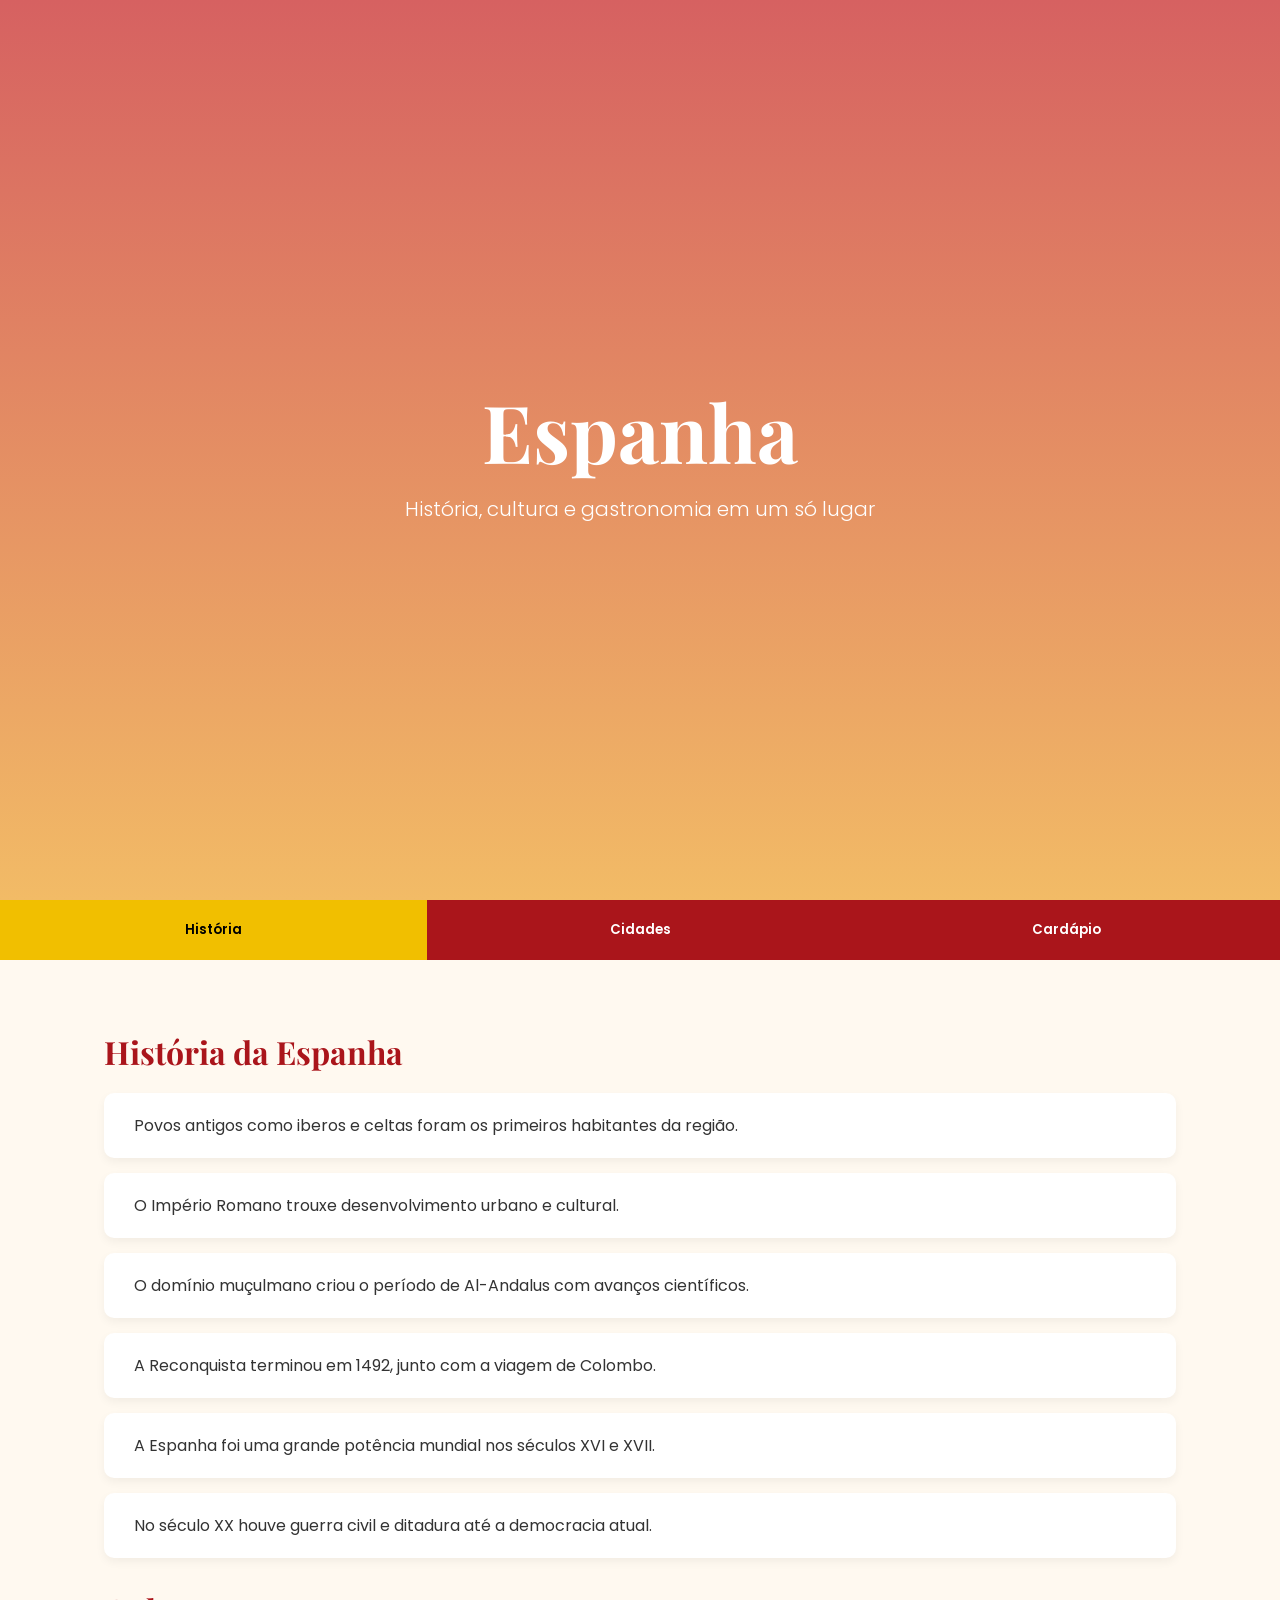
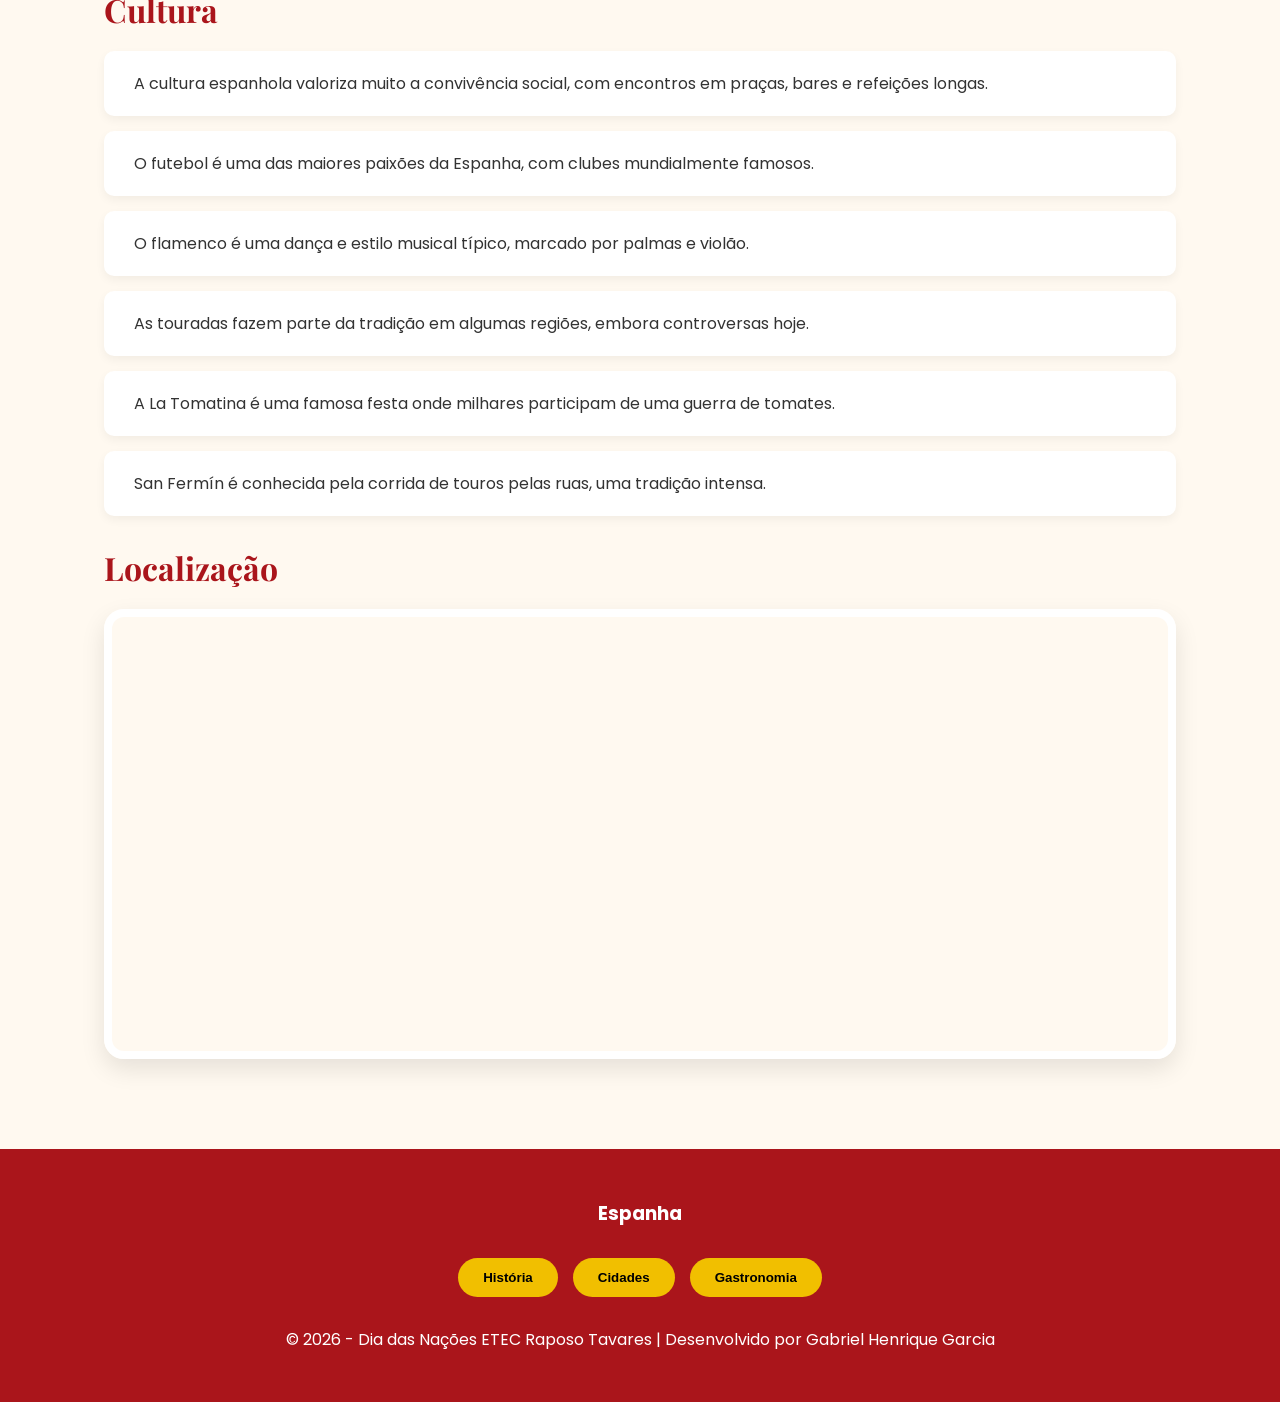
==== index.html @ 7aeeccf3 "Add files via upload" ====
<!DOCTYPE html>
<html lang="pt-br">
<head>
    <meta charset="UTF-8">
    <meta name="viewport" content="width=device-width, initial-scale=1.0">
    <title>Espanha - Dia das Nações</title>
    <link rel="icon" type="image/png" href="https://cdn-icons-png.flaticon.com/512/8603/8603600.png">
    <link href="https://fonts.googleapis.com/css2?family=Playfair+Display:ital,wght@0,700;1,700&family=Poppins:wght@300;400;600&display=swap" rel="stylesheet">
    <style>
        :root {
            --vermelho: #AA151B;
            --amarelo: #F1BF00;
            --fundo-creme: #FFF9F0;
        }

        * { margin: 0; padding: 0; box-sizing: border-box; }
        body { font-family: 'Poppins', sans-serif; background-color: var(--fundo-creme); color: #333; overflow-x: hidden; }

        /* CAPA - HERO (Apenas em História) */
        #capa-hero {
            height: 100vh;
            background: linear-gradient(180deg, #d66161 0%, #f2bb66 100%);
            display: flex;
            flex-direction: column;
            justify-content: center;
            align-items: center;
            text-align: center;
            color: white;
            padding: 20px;
        }
        #capa-hero h1 { font-family: 'Playfair Display', serif; font-size: clamp(50px, 10vw, 80px); font-weight: 700; }
        #capa-hero p { font-size: clamp(16px, 4vw, 20px); font-weight: 300; margin-top: 10px; }

        /* NAVEGAÇÃO */
        nav {
            display: flex;
            background-color: var(--vermelho);
            position: sticky;
            top: 0;
            z-index: 100;
            min-height: 60px;
        }
        nav button {
            flex: 1;
            border: none;
            background-color: var(--vermelho);
            color: white;
            font-family: 'Poppins', sans-serif;
            font-weight: 600;
            padding: 15px 5px;
            cursor: pointer;
            transition: 0.3s;
        }
        nav button.active { background-color: var(--amarelo); color: black; }

        /* SEÇÕES */
        section { padding: 40px 5%; display: none; max-width: 1200px; margin: auto; }
        section.active { display: block; animation: fadeIn 0.4s ease; }
        @keyframes fadeIn { from { opacity: 0; } to { opacity: 1; } }
        
        h2 { font-family: 'Playfair Display', serif; color: var(--vermelho); font-size: 32px; margin: 30px 0 20px 0; }

        /* CARDS DE TEXTO COM EFEITO DE BORDA AMARELA */
        .card-texto {
            background: white;
            padding: 20px 30px;
            border-radius: 10px;
            margin-bottom: 15px;
            box-shadow: 0 4px 10px rgba(0,0,0,0.05);
            cursor: pointer;
            transition: all 0.3s ease;
            border-left: 0px solid transparent;
        }
        .card-texto:hover, .card-texto:active {
            border-left: 10px solid var(--amarelo); /* Efeito do seu print */
            transform: translateX(10px);
            box-shadow: 0 6px 15px rgba(0,0,0,0.1);
        }

        /* GRID CIDADES */
        .grid-cidades { display: grid; grid-template-columns: repeat(auto-fit, minmax(300px, 1fr)); gap: 25px; }
        .card-cidade { background: white; border-radius: 20px; overflow: hidden; box-shadow: 0 4px 15px rgba(0,0,0,0.08); cursor: pointer; transition: 0.3s; }
        .card-cidade:hover { transform: translateY(-5px); }
        .card-cidade .img-box { width: 100%; height: 220px; background-color: #eee; }
        .card-cidade img { width: 100%; height: 100%; object-fit: cover; }
        .card-cidade .info-bar { padding: 20px; font-weight: 600; font-size: 18px; text-align: center; }

        /* MAPA */
        .mapa-container {
            width: 100%;
            height: 450px;
            border-radius: 20px;
            overflow: hidden;
            border: 8px solid white;
            box-shadow: 0 10px 25px rgba(0,0,0,0.1);
            margin-top: 20px;
        }

        /* MODAL */
        .modal { display: none; position: fixed; top: 0; left: 0; width: 100%; height: 100%; background: rgba(0,0,0,0.85); z-index: 1000; justify-content: center; align-items: center; padding: 20px; }
        .modal-card { background: white; width: 100%; max-width: 600px; border-radius: 25px; overflow: hidden; position: relative; animation: zoom 0.3s ease; }
        @keyframes zoom { from { transform: scale(0.8); opacity: 0; } to { transform: scale(1); opacity: 1; } }
        .modal-card img { width: 100%; height: 300px; object-fit: cover; }
        .modal-info { padding: 30px; text-align: center; }
        .modal-info h3 { font-size: 26px; color: var(--vermelho); margin-bottom: 10px; }
        .close-btn { position: absolute; top: 15px; right: 20px; font-size: 35px; color: white; cursor: pointer; text-shadow: 0 0 10px #000; z-index: 10; }

        /* RODAPÉ */
        footer { background: var(--vermelho); color: white; text-align: center; padding: 50px 20px; margin-top: 50px; }
        .footer-btns { display: flex; justify-content: center; gap: 15px; flex-wrap: wrap; margin: 30px 0; }
        .footer-btns button { background: var(--amarelo); border: none; padding: 12px 25px; border-radius: 30px; font-weight: bold; cursor: pointer; }
    </style>
</head>
<body>

    <div id="capa-hero">
        <h1>Espanha</h1>
        <p>História, cultura e gastronomia em um só lugar</p>
    </div>

    <nav id="navbar">
        <button onclick="changeTab('historia')" id="btn-historia" class="active">História</button>
        <button onclick="changeTab('cidades')" id="btn-cidades">Cidades</button>
        <button onclick="changeTab('cardapio')" id="btn-cardapio">Cardápio</button>
    </nav>

    <section id="historia" class="active">
        <h2>História da Espanha</h2>
        <div class="card-texto" onclick="openModal('Iberos e Celtas', 'Os primeiros habitantes da península deixaram um legado de arte e fortificações.', 'povosantigos.jfif')">Povos antigos como iberos e celtas foram os primeiros habitantes da região.</div>
        <div class="card-texto" onclick="openModal('Império Romano', 'Os romanos construíram aquedutos e estradas que ainda podem ser vistos hoje.', 'imperioromano.jfif')">O Império Romano trouxe desenvolvimento urbano e cultural.</div>
        <div class="card-texto" onclick="openModal('Al-Andalus', 'A era muçulmana trouxe avanços incríveis na ciência e arquitetura.', 'alandalus.jpg')">O domínio muçulmano criou o período de Al-Andalus com avanços científicos.</div>
        <div class="card-texto" onclick="openModal('A Reconquista', 'Em 1492, a unificação da Espanha e a descoberta da América mudaram o mundo.', 'unificacaoespanha.jpg')">A Reconquista terminou em 1492, junto com a viagem de Colombo.</div>
        <div class="card-texto" onclick="openModal('Potência Mundial', 'Durante séculos, a Espanha foi um dos maiores impérios da história.', 'imperioespanhol.jpg')">A Espanha foi uma grande potência mundial nos séculos XVI e XVII.</div>
        <div class="card-texto" onclick="openModal('Democracia', 'Após tempos de guerra, a Espanha é hoje uma democracia moderna e vibrante.', 'ditaduraespanhola.jpg')">No século XX houve guerra civil e ditadura até a democracia atual.</div>

        <h2>Cultura</h2>
        <div class="card-texto" onclick="openModal('Convivência', 'Os espanhóis amam a vida social e as longas conversas após as refeições.', 'convivenciasocial.jpg')">A cultura espanhola valoriza muito a convivência social, com encontros em praças, bares e refeições longas.</div>
        <div class="card-texto" onclick="openModal('Futebol', 'Real Madrid e Barcelona são símbolos globais da paixão espanhola.', 'futebol.jpg')">O futebol é uma das maiores paixões da Espanha, com clubes mundialmente famosos.</div>
        <div class="card-texto" onclick="openModal('Flamenco', 'Uma arte declarada Patrimônio da Humanidade, cheia de emoção.', 'flamenco.jpg')">O flamenco é uma dança e estilo musical típico, marcado por palmas e violão.</div>
        <div class="card-texto" onclick="openModal('Touradas', 'Uma tradição secular que ainda resiste em diversas arenas do país.', 'touradas.jpg')">As touradas fazem parte da tradição em algumas regiões, embora controversas hoje.</div>
        <div class="card-texto" onclick="openModal('La Tomatina', 'A maior guerra de comida do mundo acontece anualmente em Buñol.', 'latomatina.jpg')">A La Tomatina é uma famosa festa onde milhares participam de uma guerra de tomates.</div>
        <div class="card-texto" onclick="openModal('San Fermín', 'A adrenalina de correr com touros pelas ruas de Pamplona.', 'tourosempamplona.jpg')">San Fermín é conhecida pela corrida de touros pelas ruas, uma tradição intensa.</div>

        <h2>Localização</h2>
        <div class="mapa-container">
            <iframe src="https://www.google.com/maps/embed?pb=!1m18!1m12!1m3!1d3101455.5428613476!2d-6.840424578502573!3d40.463667000000004!2m3!1f0!2f0!3f0!3m2!1i1024!2i768!4f13.1!3m3!1m2!1s0xc42aa5b47a7fd0d%3A0xa6eca4840768a3ec!2sEspanha!5e0!3m2!1spt-PT!2sbr!4v1715000000000!5m2!1spt-PT!2sbr" width="100%" height="100%" style="border:0;" allowfullscreen="" loading="lazy"></iframe>
        </div>
    </section>

    <section id="cidades">
        <h2>Cidades Principais</h2>
        <div class="grid-cidades">
            <div class="card-cidade" onclick="openModal('Barcelona', 'A cidade da arquitetura modernista e praias.', 'barcelona.jpg')">
                <div class="img-box"><img src="barcelona.jpg"></div>
                <div class="info-bar">Barcelona</div>
            </div>
            <div class="card-cidade" onclick="openModal('Madrid', 'A capital real, cheia de arte e história.', 'madrid.jpg')">
                <div class="img-box"><img src="madrid.jpg"></div>
                <div class="info-bar">Madrid</div>
            </div>
            <div class="card-cidade" onclick="openModal('Valência', 'A cidade das artes, das ciências e da paella.', 'valencia.jpg')">
                <div class="img-box"><img src="valencia.jpg"></div>
                <div class="info-bar">Valência</div>
            </div>
            <div class="card-cidade" onclick="openModal('Ilhas Baleares', 'Ibiza e Mallorca: o paraíso do Mediterrâneo.', 'ibiza.jpg')">
                <div class="img-box"><img src="ibiza.jpg"></div>
                <div class="info-bar">Ilhas Baleares</div>
            </div>
            <div class="card-cidade" onclick="openModal('Ilhas Canárias', 'Belezas vulcânicas em pleno oceano.', 'ilhascanarias.jpg')">
                <div class="img-box"><img src="ilhascanarias.jpg"></div>
                <div class="info-bar">Ilhas Canárias</div>
            </div>
            <div class="card-cidade" onclick="openModal('Toledo', 'A cidade medieval das três culturas.', 'toledo.jpg')">
                <div class="img-box"><img src="toledo.jpg"></div>
                <div class="info-bar">Toledo</div>
            </div>
        </div>
    </section>

    <section id="cardapio">
        <h2>Gastronomia Completa</h2>
        <div class="card-texto" onclick="openModal('Paella', 'O prato de arroz mais famoso da Espanha.', 'paella.jpg')">Paella</div>
        <div class="card-texto" onclick="openModal('Tortilla Española', 'Clássica omelete de batata.', 'tortillarspanola.jpg')">Tortilla Española</div>
        <div class="card-texto" onclick="openModal('Churros', 'Servidos com chocolate quente denso.', 'churros.jpg')">Churros</div>
        <div class="card-texto" onclick="openModal('Jamón Ibérico', 'O presunto curado mais nobre do mundo.', 'jamomiberico.jfif')">Jamón Ibérico</div>
        <div class="card-texto" onclick="openModal('Gazpacho', 'Sopa fria de tomate refrescante.', 'gazpacho.jfif')">Gazpacho</div>
        <div class="card-texto" onclick="openModal('Croquetas', 'Bolinnhos cremosos irresistíveis.', 'croquetas.jfif')">Croquetas</div>
        <div class="card-texto" onclick="openModal('Patatas Bravas', 'Batatas fritas com molho picante.', 'patatasbravas.jpg')">Patatas Bravas</div>
        <div class="card-texto" onclick="openModal('Pulpo a la Gallega', 'Polvo cozido com páprica e azeite.', 'pulpoalagallega.jpg')">Pulpo a la Gallega</div>
        <div class="card-texto" onclick="openModal('Fabada Asturiana', 'Ensopado rico de feijão branco.', 'fabadaasturiana.jpg')">Fabada Asturiana</div>
        <div class="card-texto" onclick="openModal('Crema Catalana', 'Sobremesa com crosta de açúcar queimado.', 'cremacatalana.jpg')">Crema Catalana</div>
        <div class="card-texto" onclick="openModal('Pisto', 'O ratatouille espanhol com legumes.', 'pisto.jpg')">Pisto</div>
        <div class="card-texto" onclick="openModal('Empanadas', 'Massas recheadas assadas tradicionais.', 'empanadas.jpg')">Empanadas</div>
    </section>

    <div id="meuModal" class="modal" onclick="closeModal()">
        <span class="close-btn" onclick="closeModal()">×</span>
        <div class="modal-card" onclick="event.stopPropagation()">
            <img id="imgModal" src="">
            <div class="modal-info">
                <h3 id="tituloModal"></h3>
                <p id="descModal"></p>
            </div>
        </div>
    </div>

    <footer>
        <h3>Espanha</h3>
        <div class="footer-btns">
            <button onclick="changeTab('historia')">História</button>
            <button onclick="changeTab('cidades')">Cidades</button>
            <button onclick="changeTab('cardapio')">Gastronomia</button>
        </div>
        <p>© 2026 - Dia das Nações ETEC Raposo Tavares | Desenvolvido por Gabriel Henrique Garcia</p>
    </footer>

    <script>
        function changeTab(tabId) {
            document.querySelectorAll('section').forEach(s => s.classList.remove('active'));
            document.querySelectorAll('nav button').forEach(b => b.classList.remove('active'));
            document.getElementById(tabId).classList.add('active');
            document.getElementById('btn-' + tabId).classList.add('active');

            const hero = document.getElementById('capa-hero');
            if (tabId === 'historia') {
                hero.style.display = 'flex';
                window.scrollTo({top: 0, behavior: 'smooth'});
            } else {
                hero.style.display = 'none';
                window.scrollTo({top: 0});
            }
        }

        function openModal(titulo, desc, img) {
            document.getElementById('tituloModal').innerText = titulo;
            document.getElementById('descModal').innerText = desc;
            document.getElementById('imgModal').src = img;
            document.getElementById('meuModal').style.display = 'flex';
        }

        function closeModal() {
            document.getElementById('meuModal').style.display = 'none';
        }
    </script>
</body>
</html>
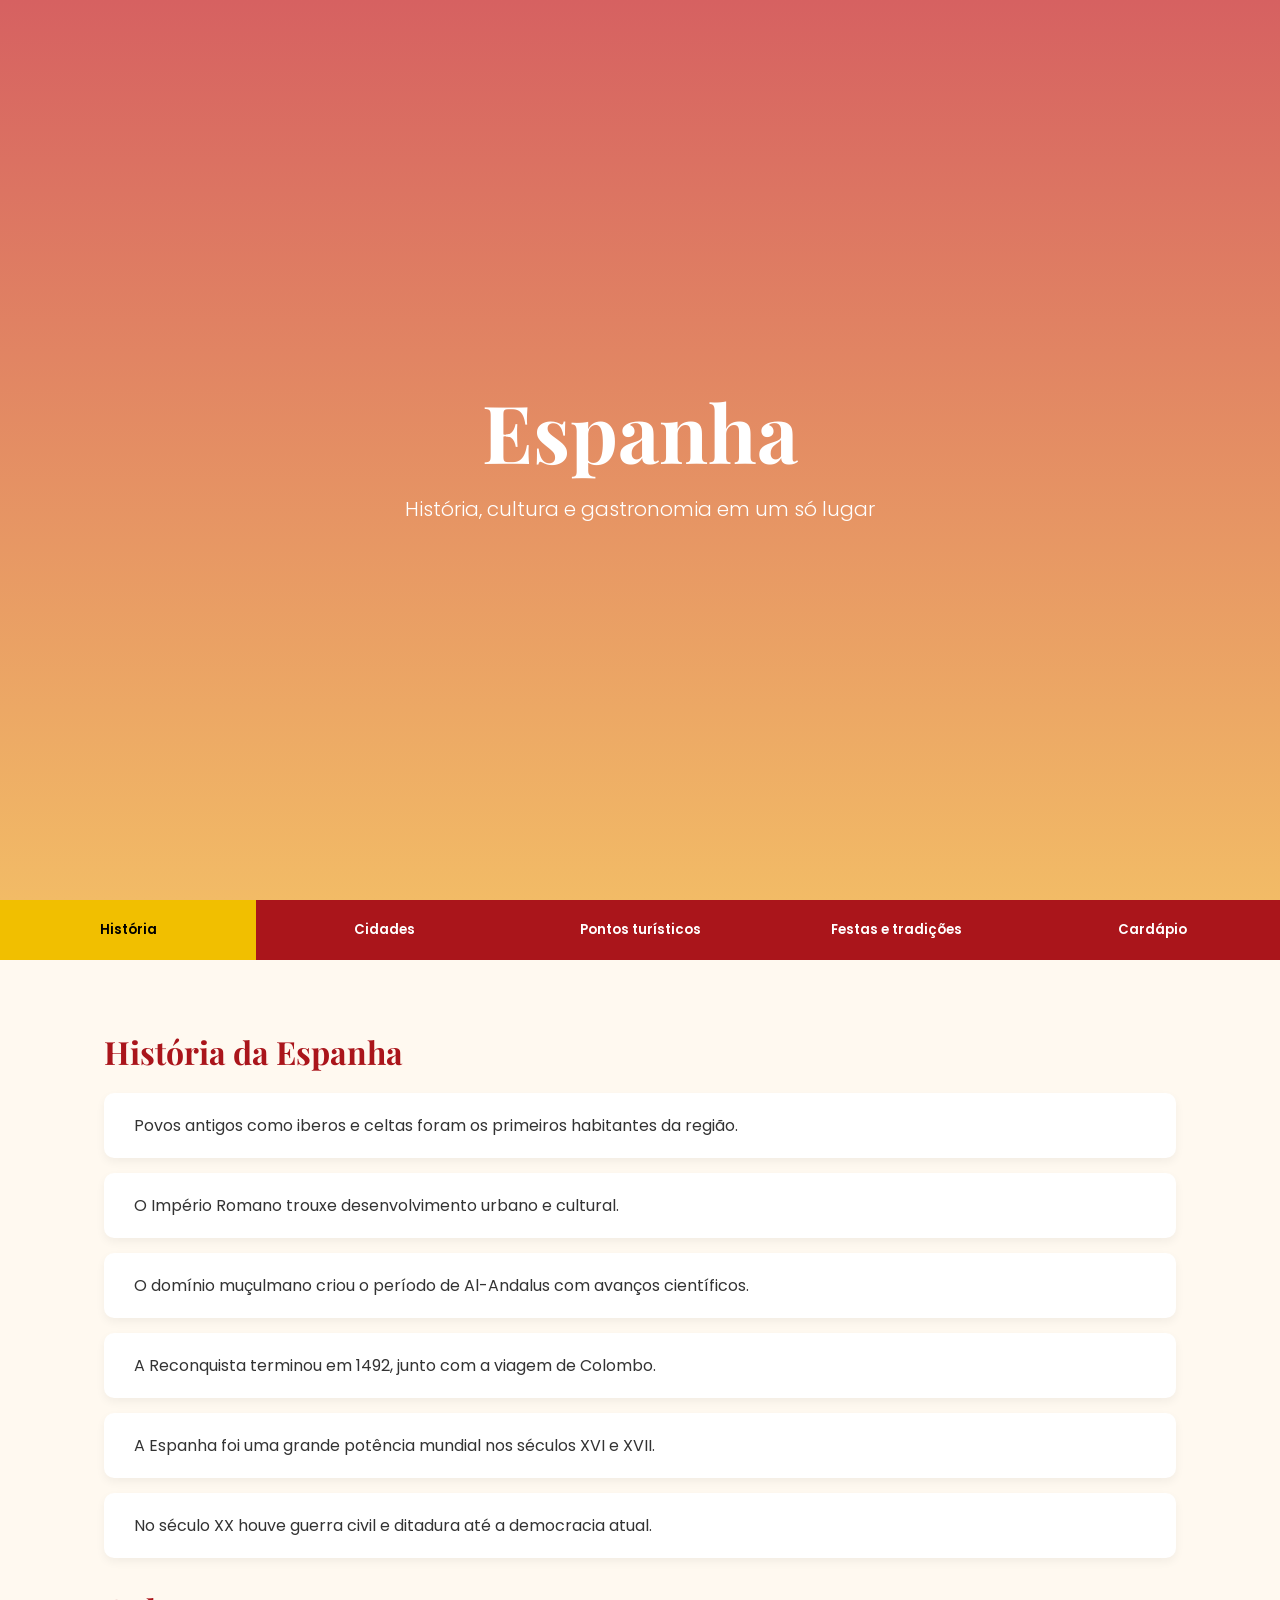
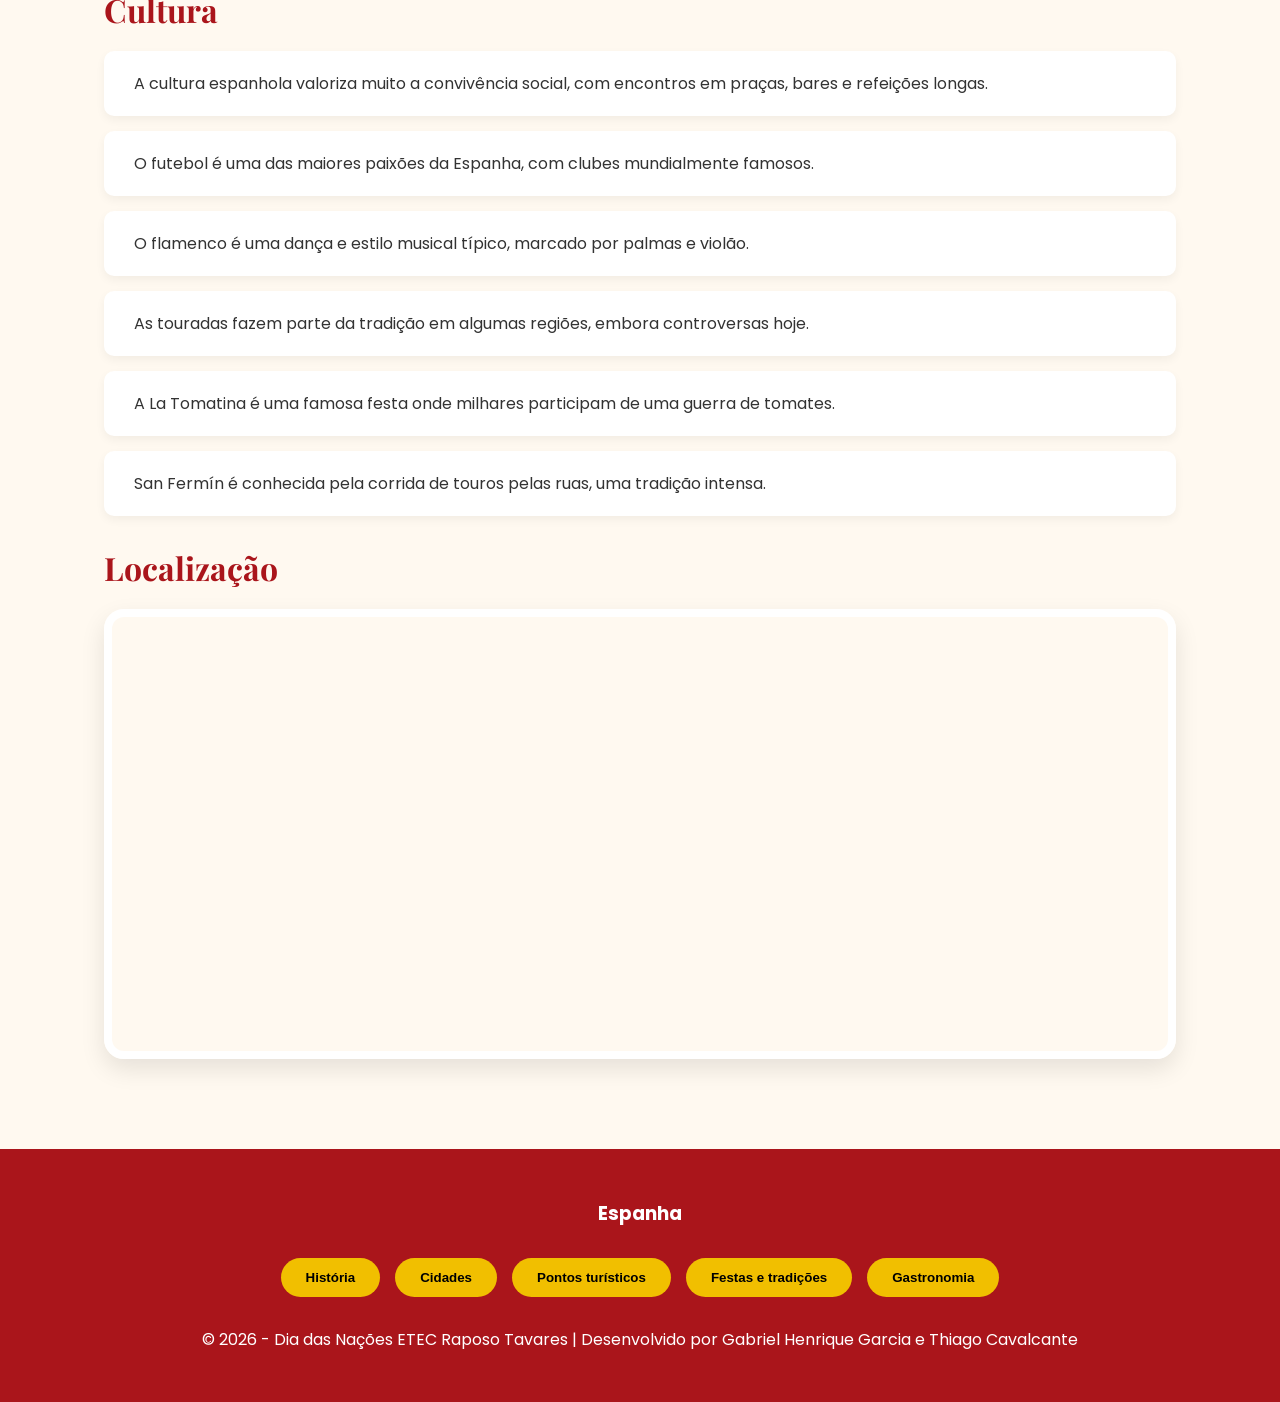
==== commit 24791762: "Add files via upload" ====
--- a/index.html
+++ b/index.html
@@ -1,6 +1,6 @@
 <!DOCTYPE html>
 <html lang="pt-br">
-<head>
+<head> 
     <meta charset="UTF-8">
     <meta name="viewport" content="width=device-width, initial-scale=1.0">
     <title>Espanha - Dia das Nações</title>
@@ -121,6 +121,8 @@
     <nav id="navbar">
         <button onclick="changeTab('historia')" id="btn-historia" class="active">História</button>
         <button onclick="changeTab('cidades')" id="btn-cidades">Cidades</button>
+        <button onclick="changeTab('turisticos')" id="btn-turisticos">Pontos turísticos</button>
+        <button onclick="changeTab('festas')" id="btn-festas">Festas e tradições</button>
         <button onclick="changeTab('cardapio')" id="btn-cardapio">Cardápio</button>
     </nav>
 
@@ -173,6 +175,241 @@
             <div class="card-cidade" onclick="openModal('Toledo', 'A cidade medieval das três culturas.', 'toledo.jpg')">
                 <div class="img-box"><img src="toledo.jpg"></div>
                 <div class="info-bar">Toledo</div>
+            </div>
+        </div>
+    </section>
+
+    <section id="turisticos"> 
+        <h2>Pontos Turísticos</h2>
+
+        <h2>Barcelona</h2>
+        <div class="grid-cidades">
+            <div class="card-cidade" onclick="openModal('Sagrada Família', 'Basílica icônica projetada por Gaudí.', 'sagradafamilia.jpg')">
+                <div class="img-box"><img src="sagradafamilia.jpg"></div>
+                <div class="info-bar">Sagrada Família</div>
+            </div>
+
+            <div class="card-cidade" onclick="openModal('Parque Güell', 'Parque com mosaicos coloridos e arquitetura única.', 'parqueguell.jpg')">
+                <div class="img-box"><img src="parqueguell.jpg"></div>
+                <div class="info-bar">Parque Güell</div>
+            </div>
+
+            <div class="card-cidade" onclick="openModal('Las Ramblas', 'A avenida mais famosa da cidade.', 'lasramblas.jpg')">
+                <div class="img-box"><img src="lasramblas.jpg"></div>
+                <div class="info-bar">Las Ramblas</div>
+            </div>
+
+            <div class="card-cidade" onclick="openModal('Bairro Gótico', 'Centro histórico com ruas medievais.', 'bairrogotico.jpg')">
+                <div class="img-box"><img src="bairrogotico.jpg"></div>
+                <div class="info-bar">Bairro Gótico</div>
+            </div>
+
+            <div class="card-cidade" onclick="openModal('Casa Batlló', 'Obra famosa de Gaudí.', 'casabastllo.jpg')">
+                <div class="img-box"><img src="casabastllo.jpg"></div>
+                <div class="info-bar">Casa Batlló</div>
+            </div>
+
+            <div class="card-cidade" onclick="openModal('Catedral de Barcelona', 'Catedral gótica no centro da cidade.', 'catedralbarcelona.png')">
+                <div class="img-box"><img src="catedralbarcelona.png"></div>
+                <div class="info-bar">Catedral de Barcelona</div>
+            </div>
+        </div>
+
+
+        <h2>Madrid</h2>
+        <div class="grid-cidades">
+            <div class="card-cidade" onclick="openModal('Museu do Prado', 'Museu com obras clássicas importantes.', 'museudoprado.jpg')">
+                <div class="img-box"><img src="museudoprado.jpg"></div>
+                <div class="info-bar">Museu do Prado</div>
+            </div>
+
+            <div class="card-cidade" onclick="openModal('Palácio Real', 'Residência oficial da monarquia.', 'palacioreal.jpg')">
+                <div class="img-box"><img src="palacioreal.jpg"></div>
+                <div class="info-bar">Palácio Real</div>
+            </div>
+
+            <div class="card-cidade" onclick="openModal('Parque do Retiro', 'Parque urbano muito visitado.', 'parquedoretiro.jpg')">
+                <div class="img-box"><img src="parquedoretiro.jpg"></div>
+                <div class="info-bar">Parque do Retiro</div>
+            </div>
+
+            <div class="card-cidade" onclick="openModal('Plaza Mayor', 'Praça histórica de Madrid.', 'plazamayor.jpg')">
+                <div class="img-box"><img src="plazamayor.jpg"></div>
+                <div class="info-bar">Plaza Mayor</div>
+            </div>
+
+            <div class="card-cidade" onclick="openModal('Gran Vía', 'Avenida principal com lojas e teatros.', 'grandevia.jpg')">
+                <div class="img-box"><img src="grandevia.jpg"></div>
+                <div class="info-bar">Gran Vía</div>
+            </div>
+
+            <div class="card-cidade" onclick="openModal('Museu Reina Sofia', 'Museu de arte moderna.', 'museureinasofia.jpg')">
+                <div class="img-box"><img src="museureinasofia.jpg"></div>
+                <div class="info-bar">Museu Reina Sofia</div>
+            </div>
+        </div>
+
+
+        <h2>Valência</h2>
+        <div class="grid-cidades">
+            <div class="card-cidade" onclick="openModal('Cidade das Artes e Ciências', 'Complexo moderno e futurista.', 'cidadedasartes.jpg')">
+                <div class="img-box"><img src="cidadedasartes.jpg"></div>
+                <div class="info-bar">Cidade das Artes e Ciências</div>
+            </div>
+
+            <div class="card-cidade" onclick="openModal('Centro Histórico de Valência', 'Região antiga cheia de cultura.', 'centrohistoricovalencia.jpg')">
+                <div class="img-box"><img src="centrohistoricovalencia.jpg"></div>
+                <div class="info-bar">Centro Histórico</div>
+            </div>
+
+            <div class="card-cidade" onclick="openModal('Praia Malvarrosa', 'Praia urbana popular.', 'praiamalvarrosa.jpg')">
+                <div class="img-box"><img src="praiamalvarrosa.jpg"></div>
+                <div class="info-bar">Praia Malvarrosa</div>
+            </div>
+        </div>
+
+
+        <h2>Ibiza (Ilhas Baleares)</h2>
+        <div class="grid-cidades">
+            <div class="card-cidade" onclick="openModal('Dalt Vila', 'Centro histórico fortificado.', 'daltvila.jpg')">
+                <div class="img-box"><img src="daltvila.jpg"></div>
+                <div class="info-bar">Dalt Vila</div>
+            </div>
+
+            <div class="card-cidade" onclick="openModal('Playa d\'en Bossa', 'Praia famosa com festas.', 'playadenbossa.jpg')">
+                <div class="img-box"><img src="playadenbossa.jpg"></div>
+                <div class="info-bar">Playa d\'en Bossa</div>
+            </div>
+
+            <div class="card-cidade" onclick="openModal('Ushuaïa Ibiza', 'Clube mundialmente famoso.', 'ushuaia.jpg')">
+                <div class="img-box"><img src="ushuaia.jpg"></div>
+                <div class="info-bar">Ushuaïa Ibiza</div>
+            </div>
+        </div>
+
+
+        <h2>Ilhas Canárias</h2>
+        <div class="grid-cidades">
+            <div class="card-cidade" onclick="openModal('Monte Teide', 'Vulcão mais alto da Espanha.', 'monteteide.jpg')">
+                <div class="img-box"><img src="monteteide.jpg"></div>
+                <div class="info-bar">Monte Teide</div>
+            </div>
+
+            <div class="card-cidade" onclick="openModal('Dunas de Maspalomas', 'Dunas impressionantes.', 'dunasmaspalomas.jpg')">
+                <div class="img-box"><img src="dunasmaspalomas.jpg"></div>
+                <div class="info-bar">Dunas de Maspalomas</div>
+            </div>
+
+            <div class="card-cidade" onclick="openModal('Praias Vulcânicas', 'Praias de areia escura.', 'praiavulcanica.jpg')">
+                <div class="img-box"><img src="praiavulcanica.jpg"></div>
+                <div class="info-bar">Praias Vulcânicas</div>
+            </div>
+        </div>
+
+
+        <h2>Toledo</h2>
+        <div class="grid-cidades">
+            <div class="card-cidade" onclick="openModal('Catedral de Toledo', 'Catedral gótica histórica.', 'catedraldetoledo.jpg')">
+                <div class="img-box"><img src="catedraldetoledo.jpg"></div>
+                <div class="info-bar">Catedral de Toledo</div>
+            </div>
+
+            <div class="card-cidade" onclick="openModal('Alcázar de Toledo', 'Fortaleza com grande importância histórica.', 'alcazardetoledo.jpg')">
+                <div class="img-box"><img src="alcazardetoledo.jpg"></div>
+                <div class="info-bar">Alcázar de Toledo</div>
+            </div>
+
+            <div class="card-cidade" onclick="openModal('Centro Histórico de Toledo', 'Cidade medieval preservada.', 'centrohistoricotoledo.jpg')">
+                <div class="img-box"><img src="centrohistoricotoledo.jpg"></div>
+                <div class="info-bar">Centro Histórico</div>
+            </div>
+        </div>
+
+    </section>
+
+    <section id="festas">
+        <h2>Festas e tradições</h2>
+
+        <h2>Barcelona</h2>
+        <div class="grid-cidades">
+            <div class="card-cidade" onclick="openModal('La Mercè', 'Principal festa de Barcelona com shows, fogos e eventos culturais.', 'lamerce.jpg')">
+                <div class="img-box"><img src="lamerce.jpg"></div>
+                <div class="info-bar">La Mercè</div>
+            </div>
+
+            <div class="card-cidade" onclick="openModal('Sant Jordi', 'Dia em que livros e rosas são trocados como símbolo de amor e cultura.', 'santjordi.jpg')">
+                <div class="img-box"><img src="santjordi.jpg"></div>
+                <div class="info-bar">Sant Jordi</div>
+            </div>
+
+            <div class="card-cidade" onclick="openModal('Castellers', 'Tradição catalã de construção de torres humanas.', 'castellers.jpg')">
+                <div class="img-box"><img src="castellers.jpg"></div>
+                <div class="info-bar">Castellers</div>
+            </div>
+        </div>
+
+
+        <h2>Madrid</h2>
+        <div class="grid-cidades">
+            <div class="card-cidade" onclick="openModal('San Isidro', 'Festa em homenagem ao padroeiro de Madrid com música e comidas típicas.', 'sanisidro.jpg')">
+                <div class="img-box"><img src="sanisidro.jpg"></div>
+                <div class="info-bar">San Isidro</div>
+            </div>
+        </div>
+
+
+        <h2>Valência</h2>
+        <div class="grid-cidades">
+            <div class="card-cidade" onclick="openModal('Las Fallas', 'Famosa festa com esculturas gigantes que são queimadas.', 'lasfallas.jpg')">
+                <div class="img-box"><img src="lasfallas.jpg"></div>
+                <div class="info-bar">Las Fallas</div>
+            </div>
+
+            <div class="card-cidade" onclick="openModal('La Mascletà', 'Espetáculo diário de fogos com foco no som e na vibração.', 'lasmascleta.jpg')">
+                <div class="img-box"><img src="lasmascleta.jpg"></div>
+                <div class="info-bar">La Mascletà</div>
+            </div>
+        </div>
+
+
+        <h2>Ibiza (Ilhas Baleares)</h2>
+        <div class="grid-cidades">
+            <div class="card-cidade" onclick="openModal('Festivais de Música Eletrônica', 'Ibiza é mundialmente famosa por festas com DJs internacionais.', 'festivalushuaia.jpg')">
+                <div class="img-box"><img src="festivalushuaia.jpg"></div>
+                <div class="info-bar">Festivais Eletrônicos</div>
+            </div>
+
+            <div class="card-cidade" onclick="openModal('Festas Tradicionais', 'Procissões e celebrações locais com música e cultura típica.', 'festastradicionaisibiza.jpg')">
+                <div class="img-box"><img src="festastradicionaisibiza.jpg"></div>
+                <div class="info-bar">Festas Tradicionais</div>
+            </div>
+        </div>
+
+
+        <h2>Ilhas Canárias</h2>
+        <div class="grid-cidades">
+            <div class="card-cidade" onclick="openModal('Carnaval de Tenerife', 'Um dos maiores carnavais do mundo, com desfiles e fantasias.', 'carnavaldetenerife.jpg')">
+                <div class="img-box"><img src="carnavaldetenerife.jpg"></div>
+                <div class="info-bar">Carnaval de Tenerife</div>
+            </div>
+
+            <div class="card-cidade" onclick="openModal('Fiesta de La Rama', 'Festa tradicional com danças e ramos levados até o mar.', 'larama.jpg')">
+                <div class="img-box"><img src="larama.jpg"></div>
+                <div class="info-bar">Fiesta de La Rama</div>
+            </div>
+        </div>
+
+
+        <h2>Toledo</h2>
+        <div class="grid-cidades">
+            <div class="card-cidade" onclick="openModal('Semana Santa de Toledo', 'Procissões religiosas tradicionais pelas ruas históricas.', 'semanasantatoledo.jpg')">
+                <div class="img-box"><img src="semanasantatoledo.jpg"></div>
+                <div class="info-bar">Semana Santa</div>
+            </div>
+
+            <div class="card-cidade" onclick="openModal('Corpus Christi', 'Uma das celebrações religiosas mais importantes da cidade.', 'corpuschristitoledo.jpg')">
+                <div class="img-box"><img src="corpuschristitoledo.jpg"></div>
+                <div class="info-bar">Corpus Christi</div>
             </div>
         </div>
     </section>
@@ -209,9 +446,11 @@
         <div class="footer-btns">
             <button onclick="changeTab('historia')">História</button>
             <button onclick="changeTab('cidades')">Cidades</button>
+            <button onclick="changeTab('turisticos')">Pontos turísticos</button>
+            <button onclick="changeTab('festas')">Festas e tradições</button>
             <button onclick="changeTab('cardapio')">Gastronomia</button>
         </div>
-        <p>© 2026 - Dia das Nações ETEC Raposo Tavares | Desenvolvido por Gabriel Henrique Garcia</p>
+        <p>© 2026 - Dia das Nações ETEC Raposo Tavares | Desenvolvido por Gabriel Henrique Garcia e Thiago Cavalcante</p>
     </footer>
 
     <script>
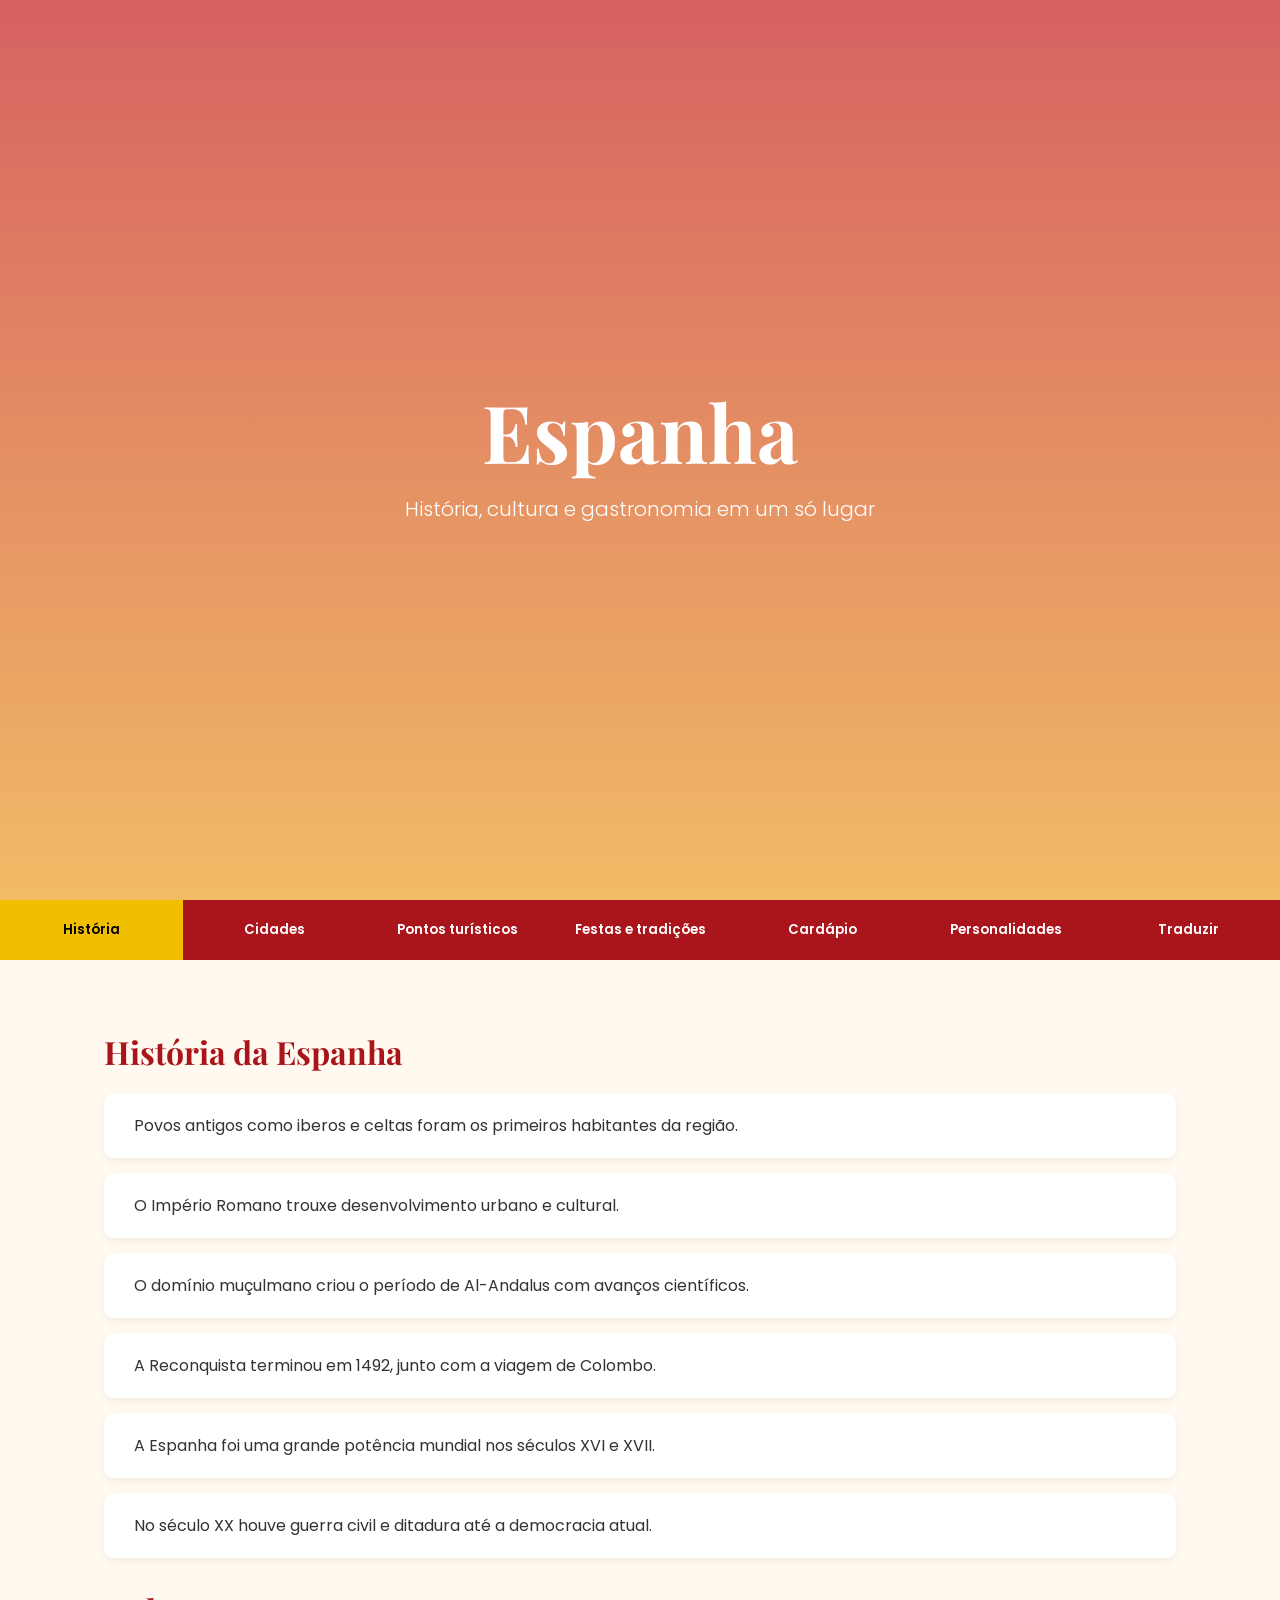
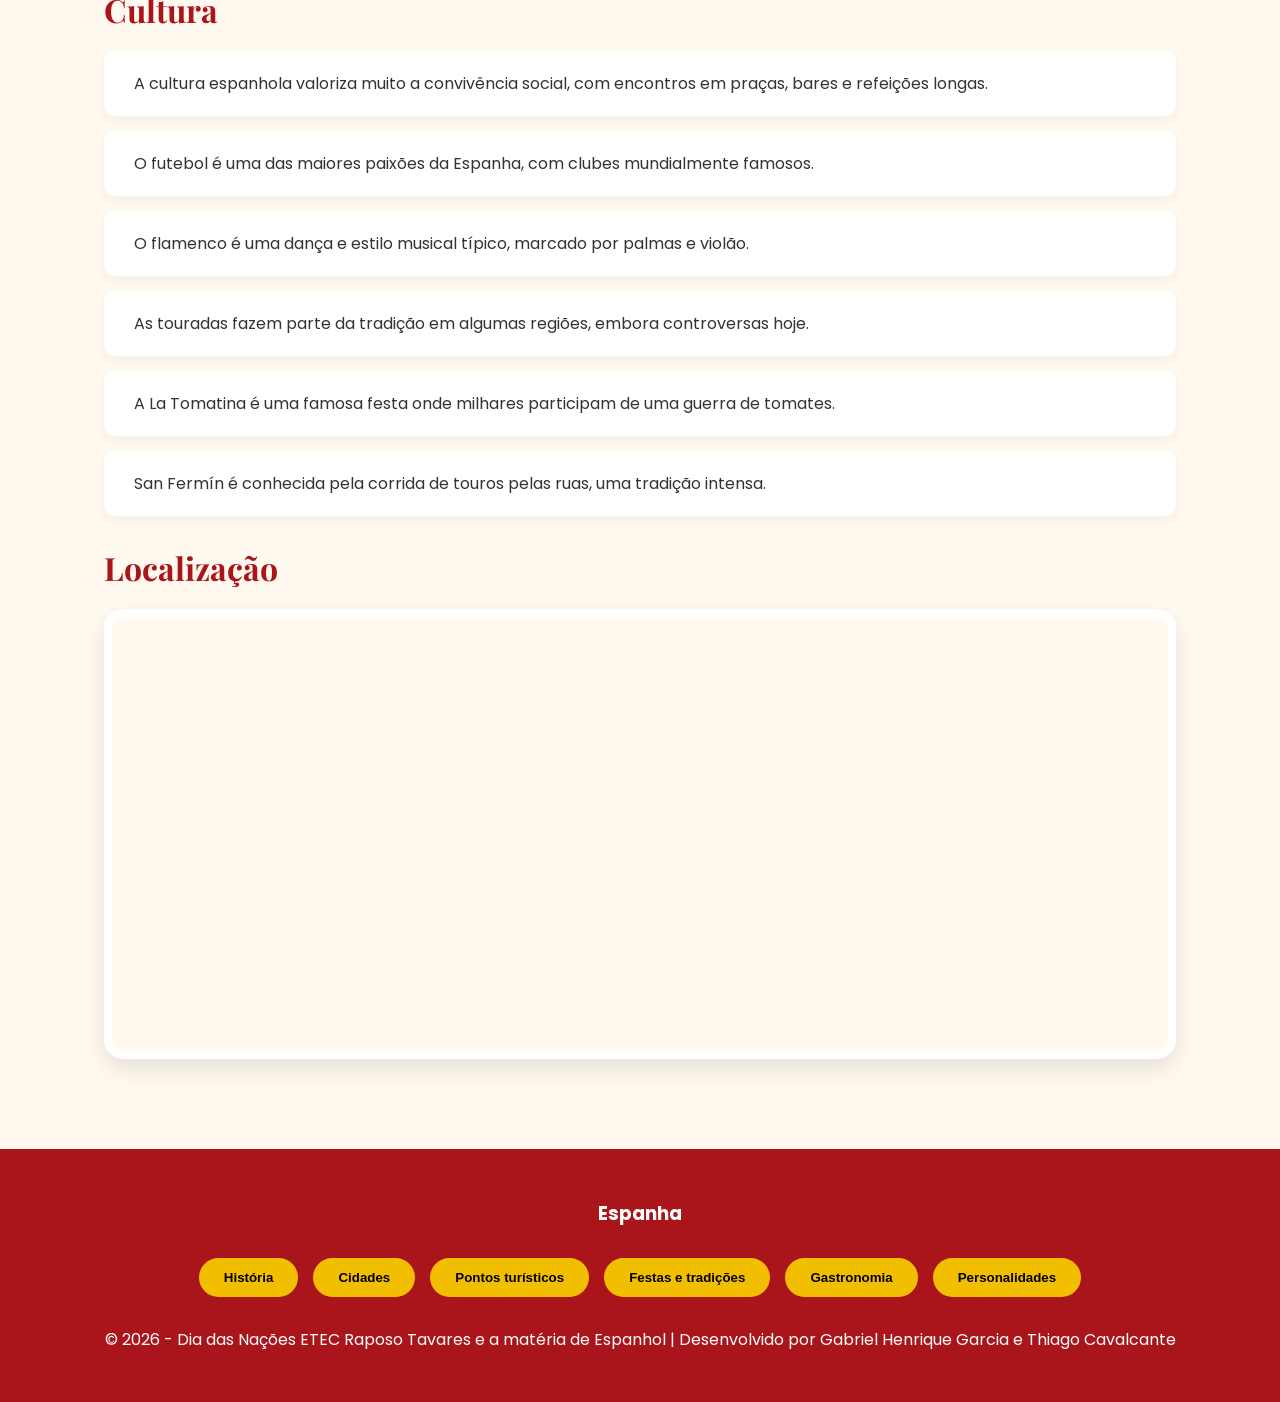
==== commit 445fd28d: "Add files via upload" ====
--- a/index.html
+++ b/index.html
@@ -6,117 +6,16 @@
     <title>Espanha - Dia das Nações</title>
     <link rel="icon" type="image/png" href="https://cdn-icons-png.flaticon.com/512/8603/8603600.png">
     <link href="https://fonts.googleapis.com/css2?family=Playfair+Display:ital,wght@0,700;1,700&family=Poppins:wght@300;400;600&display=swap" rel="stylesheet">
-    <style>
-        :root {
-            --vermelho: #AA151B;
-            --amarelo: #F1BF00;
-            --fundo-creme: #FFF9F0;
-        }
-
-        * { margin: 0; padding: 0; box-sizing: border-box; }
-        body { font-family: 'Poppins', sans-serif; background-color: var(--fundo-creme); color: #333; overflow-x: hidden; }
-
-        /* CAPA - HERO (Apenas em História) */
-        #capa-hero {
-            height: 100vh;
-            background: linear-gradient(180deg, #d66161 0%, #f2bb66 100%);
-            display: flex;
-            flex-direction: column;
-            justify-content: center;
-            align-items: center;
-            text-align: center;
-            color: white;
-            padding: 20px;
-        }
-        #capa-hero h1 { font-family: 'Playfair Display', serif; font-size: clamp(50px, 10vw, 80px); font-weight: 700; }
-        #capa-hero p { font-size: clamp(16px, 4vw, 20px); font-weight: 300; margin-top: 10px; }
-
-        /* NAVEGAÇÃO */
-        nav {
-            display: flex;
-            background-color: var(--vermelho);
-            position: sticky;
-            top: 0;
-            z-index: 100;
-            min-height: 60px;
-        }
-        nav button {
-            flex: 1;
-            border: none;
-            background-color: var(--vermelho);
-            color: white;
-            font-family: 'Poppins', sans-serif;
-            font-weight: 600;
-            padding: 15px 5px;
-            cursor: pointer;
-            transition: 0.3s;
-        }
-        nav button.active { background-color: var(--amarelo); color: black; }
-
-        /* SEÇÕES */
-        section { padding: 40px 5%; display: none; max-width: 1200px; margin: auto; }
-        section.active { display: block; animation: fadeIn 0.4s ease; }
-        @keyframes fadeIn { from { opacity: 0; } to { opacity: 1; } }
-        
-        h2 { font-family: 'Playfair Display', serif; color: var(--vermelho); font-size: 32px; margin: 30px 0 20px 0; }
-
-        /* CARDS DE TEXTO COM EFEITO DE BORDA AMARELA */
-        .card-texto {
-            background: white;
-            padding: 20px 30px;
-            border-radius: 10px;
-            margin-bottom: 15px;
-            box-shadow: 0 4px 10px rgba(0,0,0,0.05);
-            cursor: pointer;
-            transition: all 0.3s ease;
-            border-left: 0px solid transparent;
-        }
-        .card-texto:hover, .card-texto:active {
-            border-left: 10px solid var(--amarelo); /* Efeito do seu print */
-            transform: translateX(10px);
-            box-shadow: 0 6px 15px rgba(0,0,0,0.1);
-        }
-
-        /* GRID CIDADES */
-        .grid-cidades { display: grid; grid-template-columns: repeat(auto-fit, minmax(300px, 1fr)); gap: 25px; }
-        .card-cidade { background: white; border-radius: 20px; overflow: hidden; box-shadow: 0 4px 15px rgba(0,0,0,0.08); cursor: pointer; transition: 0.3s; }
-        .card-cidade:hover { transform: translateY(-5px); }
-        .card-cidade .img-box { width: 100%; height: 220px; background-color: #eee; }
-        .card-cidade img { width: 100%; height: 100%; object-fit: cover; }
-        .card-cidade .info-bar { padding: 20px; font-weight: 600; font-size: 18px; text-align: center; }
-
-        /* MAPA */
-        .mapa-container {
-            width: 100%;
-            height: 450px;
-            border-radius: 20px;
-            overflow: hidden;
-            border: 8px solid white;
-            box-shadow: 0 10px 25px rgba(0,0,0,0.1);
-            margin-top: 20px;
-        }
-
-        /* MODAL */
-        .modal { display: none; position: fixed; top: 0; left: 0; width: 100%; height: 100%; background: rgba(0,0,0,0.85); z-index: 1000; justify-content: center; align-items: center; padding: 20px; }
-        .modal-card { background: white; width: 100%; max-width: 600px; border-radius: 25px; overflow: hidden; position: relative; animation: zoom 0.3s ease; }
-        @keyframes zoom { from { transform: scale(0.8); opacity: 0; } to { transform: scale(1); opacity: 1; } }
-        .modal-card img { width: 100%; height: 300px; object-fit: cover; }
-        .modal-info { padding: 30px; text-align: center; }
-        .modal-info h3 { font-size: 26px; color: var(--vermelho); margin-bottom: 10px; }
-        .close-btn { position: absolute; top: 15px; right: 20px; font-size: 35px; color: white; cursor: pointer; text-shadow: 0 0 10px #000; z-index: 10; }
-
-        /* RODAPÉ */
-        footer { background: var(--vermelho); color: white; text-align: center; padding: 50px 20px; margin-top: 50px; }
-        .footer-btns { display: flex; justify-content: center; gap: 15px; flex-wrap: wrap; margin: 30px 0; }
-        .footer-btns button { background: var(--amarelo); border: none; padding: 12px 25px; border-radius: 30px; font-weight: bold; cursor: pointer; }
-    </style>
-</head>
+    <link rel="stylesheet" href="style.css">
+    </head>
 <body>
 
     <div id="capa-hero">
         <h1>Espanha</h1>
         <p>História, cultura e gastronomia em um só lugar</p>
     </div>
+
+    <script src="script.js"></script>
 
     <nav id="navbar">
         <button onclick="changeTab('historia')" id="btn-historia" class="active">História</button>
@@ -124,6 +23,8 @@
         <button onclick="changeTab('turisticos')" id="btn-turisticos">Pontos turísticos</button>
         <button onclick="changeTab('festas')" id="btn-festas">Festas e tradições</button>
         <button onclick="changeTab('cardapio')" id="btn-cardapio">Cardápio</button>
+        <button onclick="changeTab('personalidades')" id="btn-personalidades">Personalidades</button>
+        <button onclick="traduzirSite()" id="btn-traduzir">Traduzir</button>
     </nav>
 
     <section id="historia" class="active">
@@ -410,6 +311,18 @@
             <div class="card-cidade" onclick="openModal('Corpus Christi', 'Uma das celebrações religiosas mais importantes da cidade.', 'corpuschristitoledo.jpg')">
                 <div class="img-box"><img src="corpuschristitoledo.jpg"></div>
                 <div class="info-bar">Corpus Christi</div>
+            </div>
+        </div>
+        <h2>Músicas</h2>
+        <div class="grid-cidades">
+            <div class="card-cidade" onclick="openModal('', '', 'semanasantatoledo.jpg')">
+                <div class="img-box"><img src="semanasantatoledo.jpg"></div>
+                <div class="info-bar">Semana Santa</div>
+            </div>
+
+            <div class="card-cidade" onclick="openModal('', '', 'semanasantatoledo.jpg')">
+                <div class="img-box"><img src="semanasantatoledo.jpg"></div>
+                <div class="info-bar">Semana Santa</div>
             </div>
         </div>
     </section>
@@ -440,7 +353,46 @@
             </div>
         </div>
     </div>
-
+    <section id="personalidades">
+        <h2>Personalidades</h2>
+        <div class="grid-cidades">
+            <div class="card-cidade" onclick="openModal('Salvador Dali', '', 'salvadordali.webp')">
+                <div class="img-box"><img src="salvadordali.webp"></div>
+                <div class="info-bar">Salvador Dali</div>
+            </div>
+            <div class="card-cidade" onclick="openModal('Fernando Alonso', '', 'fernandoalonso.jpg')">
+                <div class="img-box"><img src="fernandoalonso.jpg"></div>
+                <div class="info-bar">Fernando Alonso</div>
+            </div>
+            <div class="card-cidade" onclick="openModal('Penélope Cruz', '', 'penelopecurz.webp')">
+                <div class="img-box"><img src="penelopecurz.webp"></div>
+                <div class="info-bar">Penélope Cruz</div>
+            </div>
+            <br>
+        </div>
+        <div class="grid-cidades">
+            <div class="card-cidade" onclick="openModal('Rafael Nadal', '', 'rafaelnadal.jpg')">
+                <div class="img-box"><img src="rafaelnadal.jpg"></div>
+                <div class="info-bar">Rafael Nadal</div>
+            </div>
+            <div class="card-cidade" onclick="openModal('Antonio Banderas', '', 'antoniobanderas.jpg')">
+                <div class="img-box"><img src="antoniobanderas.jpg"></div>
+                <div class="info-bar">Antonio Banderas</div>
+            </div>
+        </div>
+        </div>
+        <h2>Filósofos e Sociólogos</h2>
+        <div class="grid-cidades">
+            <div class="card-cidade" onclick="openModal('José Ortega y Gasset', '', 'joseortegaygasset.jpg')">
+                <div class="img-box"><img src="joseortegaygasset.jpg"></div>
+                <div class="info-bar">José Ortega y Gasset</div>
+            </div>
+            <div class="card-cidade" onclick="openModal('Manuel Castells', '', 'manuelcastells.jpg')">
+                <div class="img-box"><img src="manuelcastells.jpg"></div>
+                <div class="info-bar">Manuel Castells</div>
+            </div>
+        </div>
+    </section>
     <footer>
         <h3>Espanha</h3>
         <div class="footer-btns">
@@ -449,37 +401,9 @@
             <button onclick="changeTab('turisticos')">Pontos turísticos</button>
             <button onclick="changeTab('festas')">Festas e tradições</button>
             <button onclick="changeTab('cardapio')">Gastronomia</button>
-        </div>
-        <p>© 2026 - Dia das Nações ETEC Raposo Tavares | Desenvolvido por Gabriel Henrique Garcia e Thiago Cavalcante</p>
+            <button onclick="changeTab('personalidades')">Personalidades</button>
+        </div>
+        <p>© 2026 - Dia das Nações ETEC Raposo Tavares e a matéria de Espanhol | Desenvolvido por Gabriel Henrique Garcia e Thiago Cavalcante</p>
     </footer>
-
-    <script>
-        function changeTab(tabId) {
-            document.querySelectorAll('section').forEach(s => s.classList.remove('active'));
-            document.querySelectorAll('nav button').forEach(b => b.classList.remove('active'));
-            document.getElementById(tabId).classList.add('active');
-            document.getElementById('btn-' + tabId).classList.add('active');
-
-            const hero = document.getElementById('capa-hero');
-            if (tabId === 'historia') {
-                hero.style.display = 'flex';
-                window.scrollTo({top: 0, behavior: 'smooth'});
-            } else {
-                hero.style.display = 'none';
-                window.scrollTo({top: 0});
-            }
-        }
-
-        function openModal(titulo, desc, img) {
-            document.getElementById('tituloModal').innerText = titulo;
-            document.getElementById('descModal').innerText = desc;
-            document.getElementById('imgModal').src = img;
-            document.getElementById('meuModal').style.display = 'flex';
-        }
-
-        function closeModal() {
-            document.getElementById('meuModal').style.display = 'none';
-        }
-    </script>
-</body>
+    </body>
 </html>
--- a/style.css
+++ b/style.css
@@ -0,0 +1,102 @@
+:root {
+            --vermelho: #AA151B;
+            --amarelo: #F1BF00;
+            --fundo-creme: #FFF9F0;
+        }
+
+        * { margin: 0; padding: 0; box-sizing: border-box; }
+        body { font-family: 'Poppins', sans-serif; background-color: var(--fundo-creme); color: #333; overflow-x: hidden; }
+
+        /* CAPA - HERO (Apenas em História) */
+        #capa-hero {
+            height: 100vh;
+            background: linear-gradient(180deg, #d66161 0%, #f2bb66 100%);
+            display: flex;
+            flex-direction: column;
+            justify-content: center;
+            align-items: center;
+            text-align: center;
+            color: white;
+            padding: 20px;
+        }
+        #capa-hero h1 { font-family: 'Playfair Display', serif; font-size: clamp(50px, 10vw, 80px); font-weight: 700; }
+        #capa-hero p { font-size: clamp(16px, 4vw, 20px); font-weight: 300; margin-top: 10px; }
+
+        /* NAVEGAÇÃO */
+        nav {
+            display: flex;
+            background-color: var(--vermelho);
+            position: sticky;
+            top: 0;
+            z-index: 100;
+            min-height: 60px;
+        }
+        nav button {
+            flex: 1;
+            border: none;
+            background-color: var(--vermelho);
+            color: white;
+            font-family: 'Poppins', sans-serif;
+            font-weight: 600;
+            padding: 15px 5px;
+            cursor: pointer;
+            transition: 0.3s;
+        }
+        nav button.active { background-color: var(--amarelo); color: black; }
+
+        /* SEÇÕES */
+        section { padding: 40px 5%; display: none; max-width: 1200px; margin: auto; }
+        section.active { display: block; animation: fadeIn 0.4s ease; }
+        @keyframes fadeIn { from { opacity: 0; } to { opacity: 1; } }
+        
+        h2 { font-family: 'Playfair Display', serif; color: var(--vermelho); font-size: 32px; margin: 30px 0 20px 0; }
+
+        /* CARDS DE TEXTO COM EFEITO DE BORDA AMARELA */
+        .card-texto {
+            background: white;
+            padding: 20px 30px;
+            border-radius: 10px;
+            margin-bottom: 15px;
+            box-shadow: 0 4px 10px rgba(0,0,0,0.05);
+            cursor: pointer;
+            transition: all 0.3s ease;
+            border-left: 0px solid transparent;
+        }
+        .card-texto:hover, .card-texto:active {
+            border-left: 10px solid var(--amarelo); /* Efeito do seu print */
+            transform: translateX(10px);
+            box-shadow: 0 6px 15px rgba(0,0,0,0.1);
+        }
+
+        /* GRID CIDADES */
+        .grid-cidades { display: grid; grid-template-columns: repeat(auto-fit, minmax(300px, 1fr)); gap: 25px; }
+        .card-cidade { background: white; border-radius: 20px; overflow: hidden; box-shadow: 0 4px 15px rgba(0,0,0,0.08); cursor: pointer; transition: 0.3s; }
+        .card-cidade:hover { transform: translateY(-5px); }
+        .card-cidade .img-box { width: 100%; height: 220px; background-color: #eee; }
+        .card-cidade img { width: 100%; height: 100%; object-fit: cover; }
+        .card-cidade .info-bar { padding: 20px; font-weight: 600; font-size: 18px; text-align: center; }
+
+        /* MAPA */
+        .mapa-container {
+            width: 100%;
+            height: 450px;
+            border-radius: 20px;
+            overflow: hidden;
+            border: 8px solid white;
+            box-shadow: 0 10px 25px rgba(0,0,0,0.1);
+            margin-top: 20px;
+        }
+
+        /* MODAL */
+        .modal { display: none; position: fixed; top: 0; left: 0; width: 100%; height: 100%; background: rgba(0,0,0,0.85); z-index: 1000; justify-content: center; align-items: center; padding: 20px; }
+        .modal-card { background: white; width: 100%; max-width: 600px; border-radius: 25px; overflow: hidden; position: relative; animation: zoom 0.3s ease; }
+        @keyframes zoom { from { transform: scale(0.8); opacity: 0; } to { transform: scale(1); opacity: 1; } }
+        .modal-card img { width: 100%; height: 300px; object-fit: cover; }
+        .modal-info { padding: 30px; text-align: center; }
+        .modal-info h3 { font-size: 26px; color: var(--vermelho); margin-bottom: 10px; }
+        .close-btn { position: absolute; top: 15px; right: 20px; font-size: 35px; color: white; cursor: pointer; text-shadow: 0 0 10px #000; z-index: 10; }
+
+        /* RODAPÉ */
+        footer { background: var(--vermelho); color: white; text-align: center; padding: 50px 20px; margin-top: 50px; }
+        .footer-btns { display: flex; justify-content: center; gap: 15px; flex-wrap: wrap; margin: 30px 0; }
+        .footer-btns button { background: var(--amarelo); border: none; padding: 12px 25px; border-radius: 30px; font-weight: bold; cursor: pointer; }
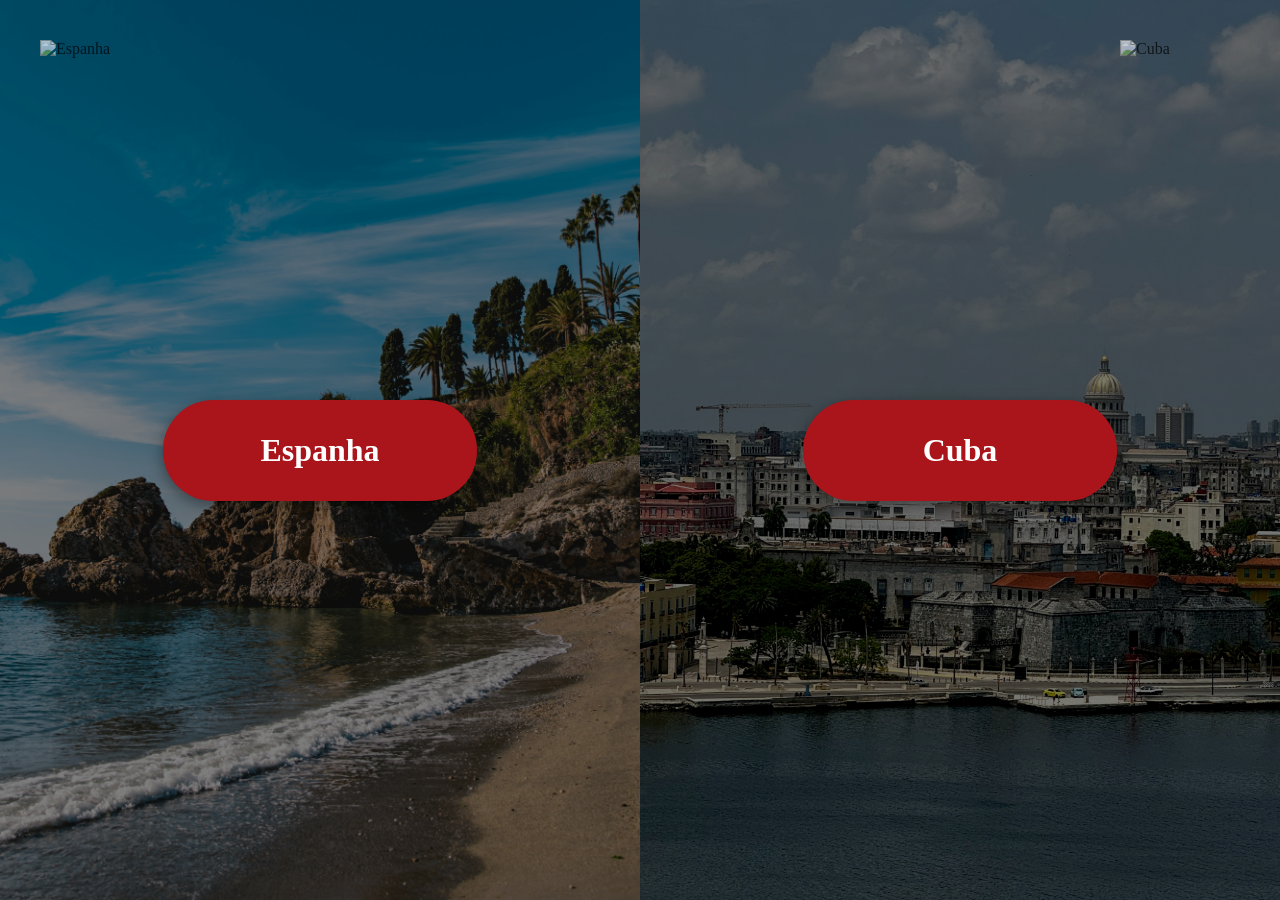
==== commit 12d53bc2: "Add files via upload" ====
--- a/index.html
+++ b/index.html
@@ -1,409 +1,30 @@
-<!DOCTYPE html>
+<!doctype html>
 <html lang="pt-br">
-<head> 
-    <meta charset="UTF-8">
-    <meta name="viewport" content="width=device-width, initial-scale=1.0">
-    <title>Espanha - Dia das Nações</title>
-    <link rel="icon" type="image/png" href="https://cdn-icons-png.flaticon.com/512/8603/8603600.png">
-    <link href="https://fonts.googleapis.com/css2?family=Playfair+Display:ital,wght@0,700;1,700&family=Poppins:wght@300;400;600&display=swap" rel="stylesheet">
-    <link rel="stylesheet" href="style.css">
-    </head>
-<body>
-
-    <div id="capa-hero">
-        <h1>Espanha</h1>
-        <p>História, cultura e gastronomia em um só lugar</p>
+  <head>
+    <meta charset="UTF-8" />
+    <meta name="viewport" content="width=device-width, initial-scale=1.0" />
+    <title>Home</title>
+    <link rel="icon" type="image/png" href="icon.png" />
+    <link
+      href="https://fonts.googleapis.com/css2?family=Playfair+Display:ital,wght@0,700;1,700&family=Poppins:wght@300;400;600&display=swap"
+      rel="stylesheet"
+    />
+    <link rel="stylesheet" href="indexstyle.css" />
+    <script src="indexscript.js" defer></script>
+  </head>
+  <body>
+    <div class="split-side espanha">
+      <img src="Espanha/Images/espanha.jpg" class="flag-left" alt="Espanha" />
+      <a href="Espanha/espanha.html" class="btn btn1">Espanha</a>
     </div>
 
-    <script src="script.js"></script>
-
-    <nav id="navbar">
-        <button onclick="changeTab('historia')" id="btn-historia" class="active">História</button>
-        <button onclick="changeTab('cidades')" id="btn-cidades">Cidades</button>
-        <button onclick="changeTab('turisticos')" id="btn-turisticos">Pontos turísticos</button>
-        <button onclick="changeTab('festas')" id="btn-festas">Festas e tradições</button>
-        <button onclick="changeTab('cardapio')" id="btn-cardapio">Cardápio</button>
-        <button onclick="changeTab('personalidades')" id="btn-personalidades">Personalidades</button>
-        <button onclick="traduzirSite()" id="btn-traduzir">Traduzir</button>
-    </nav>
-
-    <section id="historia" class="active">
-        <h2>História da Espanha</h2>
-        <div class="card-texto" onclick="openModal('Iberos e Celtas', 'Os primeiros habitantes da península deixaram um legado de arte e fortificações.', 'povosantigos.jfif')">Povos antigos como iberos e celtas foram os primeiros habitantes da região.</div>
-        <div class="card-texto" onclick="openModal('Império Romano', 'Os romanos construíram aquedutos e estradas que ainda podem ser vistos hoje.', 'imperioromano.jfif')">O Império Romano trouxe desenvolvimento urbano e cultural.</div>
-        <div class="card-texto" onclick="openModal('Al-Andalus', 'A era muçulmana trouxe avanços incríveis na ciência e arquitetura.', 'alandalus.jpg')">O domínio muçulmano criou o período de Al-Andalus com avanços científicos.</div>
-        <div class="card-texto" onclick="openModal('A Reconquista', 'Em 1492, a unificação da Espanha e a descoberta da América mudaram o mundo.', 'unificacaoespanha.jpg')">A Reconquista terminou em 1492, junto com a viagem de Colombo.</div>
-        <div class="card-texto" onclick="openModal('Potência Mundial', 'Durante séculos, a Espanha foi um dos maiores impérios da história.', 'imperioespanhol.jpg')">A Espanha foi uma grande potência mundial nos séculos XVI e XVII.</div>
-        <div class="card-texto" onclick="openModal('Democracia', 'Após tempos de guerra, a Espanha é hoje uma democracia moderna e vibrante.', 'ditaduraespanhola.jpg')">No século XX houve guerra civil e ditadura até a democracia atual.</div>
-
-        <h2>Cultura</h2>
-        <div class="card-texto" onclick="openModal('Convivência', 'Os espanhóis amam a vida social e as longas conversas após as refeições.', 'convivenciasocial.jpg')">A cultura espanhola valoriza muito a convivência social, com encontros em praças, bares e refeições longas.</div>
-        <div class="card-texto" onclick="openModal('Futebol', 'Real Madrid e Barcelona são símbolos globais da paixão espanhola.', 'futebol.jpg')">O futebol é uma das maiores paixões da Espanha, com clubes mundialmente famosos.</div>
-        <div class="card-texto" onclick="openModal('Flamenco', 'Uma arte declarada Patrimônio da Humanidade, cheia de emoção.', 'flamenco.jpg')">O flamenco é uma dança e estilo musical típico, marcado por palmas e violão.</div>
-        <div class="card-texto" onclick="openModal('Touradas', 'Uma tradição secular que ainda resiste em diversas arenas do país.', 'touradas.jpg')">As touradas fazem parte da tradição em algumas regiões, embora controversas hoje.</div>
-        <div class="card-texto" onclick="openModal('La Tomatina', 'A maior guerra de comida do mundo acontece anualmente em Buñol.', 'latomatina.jpg')">A La Tomatina é uma famosa festa onde milhares participam de uma guerra de tomates.</div>
-        <div class="card-texto" onclick="openModal('San Fermín', 'A adrenalina de correr com touros pelas ruas de Pamplona.', 'tourosempamplona.jpg')">San Fermín é conhecida pela corrida de touros pelas ruas, uma tradição intensa.</div>
-
-        <h2>Localização</h2>
-        <div class="mapa-container">
-            <iframe src="https://www.google.com/maps/embed?pb=!1m18!1m12!1m3!1d3101455.5428613476!2d-6.840424578502573!3d40.463667000000004!2m3!1f0!2f0!3f0!3m2!1i1024!2i768!4f13.1!3m3!1m2!1s0xc42aa5b47a7fd0d%3A0xa6eca4840768a3ec!2sEspanha!5e0!3m2!1spt-PT!2sbr!4v1715000000000!5m2!1spt-PT!2sbr" width="100%" height="100%" style="border:0;" allowfullscreen="" loading="lazy"></iframe>
-        </div>
-    </section>
-
-    <section id="cidades">
-        <h2>Cidades Principais</h2>
-        <div class="grid-cidades">
-            <div class="card-cidade" onclick="openModal('Barcelona', 'A cidade da arquitetura modernista e praias.', 'barcelona.jpg')">
-                <div class="img-box"><img src="barcelona.jpg"></div>
-                <div class="info-bar">Barcelona</div>
-            </div>
-            <div class="card-cidade" onclick="openModal('Madrid', 'A capital real, cheia de arte e história.', 'madrid.jpg')">
-                <div class="img-box"><img src="madrid.jpg"></div>
-                <div class="info-bar">Madrid</div>
-            </div>
-            <div class="card-cidade" onclick="openModal('Valência', 'A cidade das artes, das ciências e da paella.', 'valencia.jpg')">
-                <div class="img-box"><img src="valencia.jpg"></div>
-                <div class="info-bar">Valência</div>
-            </div>
-            <div class="card-cidade" onclick="openModal('Ilhas Baleares', 'Ibiza e Mallorca: o paraíso do Mediterrâneo.', 'ibiza.jpg')">
-                <div class="img-box"><img src="ibiza.jpg"></div>
-                <div class="info-bar">Ilhas Baleares</div>
-            </div>
-            <div class="card-cidade" onclick="openModal('Ilhas Canárias', 'Belezas vulcânicas em pleno oceano.', 'ilhascanarias.jpg')">
-                <div class="img-box"><img src="ilhascanarias.jpg"></div>
-                <div class="info-bar">Ilhas Canárias</div>
-            </div>
-            <div class="card-cidade" onclick="openModal('Toledo', 'A cidade medieval das três culturas.', 'toledo.jpg')">
-                <div class="img-box"><img src="toledo.jpg"></div>
-                <div class="info-bar">Toledo</div>
-            </div>
-        </div>
-    </section>
-
-    <section id="turisticos"> 
-        <h2>Pontos Turísticos</h2>
-
-        <h2>Barcelona</h2>
-        <div class="grid-cidades">
-            <div class="card-cidade" onclick="openModal('Sagrada Família', 'Basílica icônica projetada por Gaudí.', 'sagradafamilia.jpg')">
-                <div class="img-box"><img src="sagradafamilia.jpg"></div>
-                <div class="info-bar">Sagrada Família</div>
-            </div>
-
-            <div class="card-cidade" onclick="openModal('Parque Güell', 'Parque com mosaicos coloridos e arquitetura única.', 'parqueguell.jpg')">
-                <div class="img-box"><img src="parqueguell.jpg"></div>
-                <div class="info-bar">Parque Güell</div>
-            </div>
-
-            <div class="card-cidade" onclick="openModal('Las Ramblas', 'A avenida mais famosa da cidade.', 'lasramblas.jpg')">
-                <div class="img-box"><img src="lasramblas.jpg"></div>
-                <div class="info-bar">Las Ramblas</div>
-            </div>
-
-            <div class="card-cidade" onclick="openModal('Bairro Gótico', 'Centro histórico com ruas medievais.', 'bairrogotico.jpg')">
-                <div class="img-box"><img src="bairrogotico.jpg"></div>
-                <div class="info-bar">Bairro Gótico</div>
-            </div>
-
-            <div class="card-cidade" onclick="openModal('Casa Batlló', 'Obra famosa de Gaudí.', 'casabastllo.jpg')">
-                <div class="img-box"><img src="casabastllo.jpg"></div>
-                <div class="info-bar">Casa Batlló</div>
-            </div>
-
-            <div class="card-cidade" onclick="openModal('Catedral de Barcelona', 'Catedral gótica no centro da cidade.', 'catedralbarcelona.png')">
-                <div class="img-box"><img src="catedralbarcelona.png"></div>
-                <div class="info-bar">Catedral de Barcelona</div>
-            </div>
-        </div>
-
-
-        <h2>Madrid</h2>
-        <div class="grid-cidades">
-            <div class="card-cidade" onclick="openModal('Museu do Prado', 'Museu com obras clássicas importantes.', 'museudoprado.jpg')">
-                <div class="img-box"><img src="museudoprado.jpg"></div>
-                <div class="info-bar">Museu do Prado</div>
-            </div>
-
-            <div class="card-cidade" onclick="openModal('Palácio Real', 'Residência oficial da monarquia.', 'palacioreal.jpg')">
-                <div class="img-box"><img src="palacioreal.jpg"></div>
-                <div class="info-bar">Palácio Real</div>
-            </div>
-
-            <div class="card-cidade" onclick="openModal('Parque do Retiro', 'Parque urbano muito visitado.', 'parquedoretiro.jpg')">
-                <div class="img-box"><img src="parquedoretiro.jpg"></div>
-                <div class="info-bar">Parque do Retiro</div>
-            </div>
-
-            <div class="card-cidade" onclick="openModal('Plaza Mayor', 'Praça histórica de Madrid.', 'plazamayor.jpg')">
-                <div class="img-box"><img src="plazamayor.jpg"></div>
-                <div class="info-bar">Plaza Mayor</div>
-            </div>
-
-            <div class="card-cidade" onclick="openModal('Gran Vía', 'Avenida principal com lojas e teatros.', 'grandevia.jpg')">
-                <div class="img-box"><img src="grandevia.jpg"></div>
-                <div class="info-bar">Gran Vía</div>
-            </div>
-
-            <div class="card-cidade" onclick="openModal('Museu Reina Sofia', 'Museu de arte moderna.', 'museureinasofia.jpg')">
-                <div class="img-box"><img src="museureinasofia.jpg"></div>
-                <div class="info-bar">Museu Reina Sofia</div>
-            </div>
-        </div>
-
-
-        <h2>Valência</h2>
-        <div class="grid-cidades">
-            <div class="card-cidade" onclick="openModal('Cidade das Artes e Ciências', 'Complexo moderno e futurista.', 'cidadedasartes.jpg')">
-                <div class="img-box"><img src="cidadedasartes.jpg"></div>
-                <div class="info-bar">Cidade das Artes e Ciências</div>
-            </div>
-
-            <div class="card-cidade" onclick="openModal('Centro Histórico de Valência', 'Região antiga cheia de cultura.', 'centrohistoricovalencia.jpg')">
-                <div class="img-box"><img src="centrohistoricovalencia.jpg"></div>
-                <div class="info-bar">Centro Histórico</div>
-            </div>
-
-            <div class="card-cidade" onclick="openModal('Praia Malvarrosa', 'Praia urbana popular.', 'praiamalvarrosa.jpg')">
-                <div class="img-box"><img src="praiamalvarrosa.jpg"></div>
-                <div class="info-bar">Praia Malvarrosa</div>
-            </div>
-        </div>
-
-
-        <h2>Ibiza (Ilhas Baleares)</h2>
-        <div class="grid-cidades">
-            <div class="card-cidade" onclick="openModal('Dalt Vila', 'Centro histórico fortificado.', 'daltvila.jpg')">
-                <div class="img-box"><img src="daltvila.jpg"></div>
-                <div class="info-bar">Dalt Vila</div>
-            </div>
-
-            <div class="card-cidade" onclick="openModal('Playa d\'en Bossa', 'Praia famosa com festas.', 'playadenbossa.jpg')">
-                <div class="img-box"><img src="playadenbossa.jpg"></div>
-                <div class="info-bar">Playa d\'en Bossa</div>
-            </div>
-
-            <div class="card-cidade" onclick="openModal('Ushuaïa Ibiza', 'Clube mundialmente famoso.', 'ushuaia.jpg')">
-                <div class="img-box"><img src="ushuaia.jpg"></div>
-                <div class="info-bar">Ushuaïa Ibiza</div>
-            </div>
-        </div>
-
-
-        <h2>Ilhas Canárias</h2>
-        <div class="grid-cidades">
-            <div class="card-cidade" onclick="openModal('Monte Teide', 'Vulcão mais alto da Espanha.', 'monteteide.jpg')">
-                <div class="img-box"><img src="monteteide.jpg"></div>
-                <div class="info-bar">Monte Teide</div>
-            </div>
-
-            <div class="card-cidade" onclick="openModal('Dunas de Maspalomas', 'Dunas impressionantes.', 'dunasmaspalomas.jpg')">
-                <div class="img-box"><img src="dunasmaspalomas.jpg"></div>
-                <div class="info-bar">Dunas de Maspalomas</div>
-            </div>
-
-            <div class="card-cidade" onclick="openModal('Praias Vulcânicas', 'Praias de areia escura.', 'praiavulcanica.jpg')">
-                <div class="img-box"><img src="praiavulcanica.jpg"></div>
-                <div class="info-bar">Praias Vulcânicas</div>
-            </div>
-        </div>
-
-
-        <h2>Toledo</h2>
-        <div class="grid-cidades">
-            <div class="card-cidade" onclick="openModal('Catedral de Toledo', 'Catedral gótica histórica.', 'catedraldetoledo.jpg')">
-                <div class="img-box"><img src="catedraldetoledo.jpg"></div>
-                <div class="info-bar">Catedral de Toledo</div>
-            </div>
-
-            <div class="card-cidade" onclick="openModal('Alcázar de Toledo', 'Fortaleza com grande importância histórica.', 'alcazardetoledo.jpg')">
-                <div class="img-box"><img src="alcazardetoledo.jpg"></div>
-                <div class="info-bar">Alcázar de Toledo</div>
-            </div>
-
-            <div class="card-cidade" onclick="openModal('Centro Histórico de Toledo', 'Cidade medieval preservada.', 'centrohistoricotoledo.jpg')">
-                <div class="img-box"><img src="centrohistoricotoledo.jpg"></div>
-                <div class="info-bar">Centro Histórico</div>
-            </div>
-        </div>
-
-    </section>
-
-    <section id="festas">
-        <h2>Festas e tradições</h2>
-
-        <h2>Barcelona</h2>
-        <div class="grid-cidades">
-            <div class="card-cidade" onclick="openModal('La Mercè', 'Principal festa de Barcelona com shows, fogos e eventos culturais.', 'lamerce.jpg')">
-                <div class="img-box"><img src="lamerce.jpg"></div>
-                <div class="info-bar">La Mercè</div>
-            </div>
-
-            <div class="card-cidade" onclick="openModal('Sant Jordi', 'Dia em que livros e rosas são trocados como símbolo de amor e cultura.', 'santjordi.jpg')">
-                <div class="img-box"><img src="santjordi.jpg"></div>
-                <div class="info-bar">Sant Jordi</div>
-            </div>
-
-            <div class="card-cidade" onclick="openModal('Castellers', 'Tradição catalã de construção de torres humanas.', 'castellers.jpg')">
-                <div class="img-box"><img src="castellers.jpg"></div>
-                <div class="info-bar">Castellers</div>
-            </div>
-        </div>
-
-
-        <h2>Madrid</h2>
-        <div class="grid-cidades">
-            <div class="card-cidade" onclick="openModal('San Isidro', 'Festa em homenagem ao padroeiro de Madrid com música e comidas típicas.', 'sanisidro.jpg')">
-                <div class="img-box"><img src="sanisidro.jpg"></div>
-                <div class="info-bar">San Isidro</div>
-            </div>
-        </div>
-
-
-        <h2>Valência</h2>
-        <div class="grid-cidades">
-            <div class="card-cidade" onclick="openModal('Las Fallas', 'Famosa festa com esculturas gigantes que são queimadas.', 'lasfallas.jpg')">
-                <div class="img-box"><img src="lasfallas.jpg"></div>
-                <div class="info-bar">Las Fallas</div>
-            </div>
-
-            <div class="card-cidade" onclick="openModal('La Mascletà', 'Espetáculo diário de fogos com foco no som e na vibração.', 'lasmascleta.jpg')">
-                <div class="img-box"><img src="lasmascleta.jpg"></div>
-                <div class="info-bar">La Mascletà</div>
-            </div>
-        </div>
-
-
-        <h2>Ibiza (Ilhas Baleares)</h2>
-        <div class="grid-cidades">
-            <div class="card-cidade" onclick="openModal('Festivais de Música Eletrônica', 'Ibiza é mundialmente famosa por festas com DJs internacionais.', 'festivalushuaia.jpg')">
-                <div class="img-box"><img src="festivalushuaia.jpg"></div>
-                <div class="info-bar">Festivais Eletrônicos</div>
-            </div>
-
-            <div class="card-cidade" onclick="openModal('Festas Tradicionais', 'Procissões e celebrações locais com música e cultura típica.', 'festastradicionaisibiza.jpg')">
-                <div class="img-box"><img src="festastradicionaisibiza.jpg"></div>
-                <div class="info-bar">Festas Tradicionais</div>
-            </div>
-        </div>
-
-
-        <h2>Ilhas Canárias</h2>
-        <div class="grid-cidades">
-            <div class="card-cidade" onclick="openModal('Carnaval de Tenerife', 'Um dos maiores carnavais do mundo, com desfiles e fantasias.', 'carnavaldetenerife.jpg')">
-                <div class="img-box"><img src="carnavaldetenerife.jpg"></div>
-                <div class="info-bar">Carnaval de Tenerife</div>
-            </div>
-
-            <div class="card-cidade" onclick="openModal('Fiesta de La Rama', 'Festa tradicional com danças e ramos levados até o mar.', 'larama.jpg')">
-                <div class="img-box"><img src="larama.jpg"></div>
-                <div class="info-bar">Fiesta de La Rama</div>
-            </div>
-        </div>
-
-
-        <h2>Toledo</h2>
-        <div class="grid-cidades">
-            <div class="card-cidade" onclick="openModal('Semana Santa de Toledo', 'Procissões religiosas tradicionais pelas ruas históricas.', 'semanasantatoledo.jpg')">
-                <div class="img-box"><img src="semanasantatoledo.jpg"></div>
-                <div class="info-bar">Semana Santa</div>
-            </div>
-
-            <div class="card-cidade" onclick="openModal('Corpus Christi', 'Uma das celebrações religiosas mais importantes da cidade.', 'corpuschristitoledo.jpg')">
-                <div class="img-box"><img src="corpuschristitoledo.jpg"></div>
-                <div class="info-bar">Corpus Christi</div>
-            </div>
-        </div>
-        <h2>Músicas</h2>
-        <div class="grid-cidades">
-            <div class="card-cidade" onclick="openModal('', '', 'semanasantatoledo.jpg')">
-                <div class="img-box"><img src="semanasantatoledo.jpg"></div>
-                <div class="info-bar">Semana Santa</div>
-            </div>
-
-            <div class="card-cidade" onclick="openModal('', '', 'semanasantatoledo.jpg')">
-                <div class="img-box"><img src="semanasantatoledo.jpg"></div>
-                <div class="info-bar">Semana Santa</div>
-            </div>
-        </div>
-    </section>
-
-    <section id="cardapio">
-        <h2>Gastronomia Completa</h2>
-        <div class="card-texto" onclick="openModal('Paella', 'O prato de arroz mais famoso da Espanha.', 'paella.jpg')">Paella</div>
-        <div class="card-texto" onclick="openModal('Tortilla Española', 'Clássica omelete de batata.', 'tortillarspanola.jpg')">Tortilla Española</div>
-        <div class="card-texto" onclick="openModal('Churros', 'Servidos com chocolate quente denso.', 'churros.jpg')">Churros</div>
-        <div class="card-texto" onclick="openModal('Jamón Ibérico', 'O presunto curado mais nobre do mundo.', 'jamomiberico.jfif')">Jamón Ibérico</div>
-        <div class="card-texto" onclick="openModal('Gazpacho', 'Sopa fria de tomate refrescante.', 'gazpacho.jfif')">Gazpacho</div>
-        <div class="card-texto" onclick="openModal('Croquetas', 'Bolinnhos cremosos irresistíveis.', 'croquetas.jfif')">Croquetas</div>
-        <div class="card-texto" onclick="openModal('Patatas Bravas', 'Batatas fritas com molho picante.', 'patatasbravas.jpg')">Patatas Bravas</div>
-        <div class="card-texto" onclick="openModal('Pulpo a la Gallega', 'Polvo cozido com páprica e azeite.', 'pulpoalagallega.jpg')">Pulpo a la Gallega</div>
-        <div class="card-texto" onclick="openModal('Fabada Asturiana', 'Ensopado rico de feijão branco.', 'fabadaasturiana.jpg')">Fabada Asturiana</div>
-        <div class="card-texto" onclick="openModal('Crema Catalana', 'Sobremesa com crosta de açúcar queimado.', 'cremacatalana.jpg')">Crema Catalana</div>
-        <div class="card-texto" onclick="openModal('Pisto', 'O ratatouille espanhol com legumes.', 'pisto.jpg')">Pisto</div>
-        <div class="card-texto" onclick="openModal('Empanadas', 'Massas recheadas assadas tradicionais.', 'empanadas.jpg')">Empanadas</div>
-    </section>
-
-    <div id="meuModal" class="modal" onclick="closeModal()">
-        <span class="close-btn" onclick="closeModal()">×</span>
-        <div class="modal-card" onclick="event.stopPropagation()">
-            <img id="imgModal" src="">
-            <div class="modal-info">
-                <h3 id="tituloModal"></h3>
-                <p id="descModal"></p>
-            </div>
-        </div>
+    <div class="split-side cuba">
+      <img
+        src="http://s1.bwallpapers.com/wallpapers/2014/05/29/cuba-flag_121249202.png"
+        class="flag-right"
+        alt="Cuba"
+      />
+      <a href="Cuba/cuba.html" class="btn btn2">Cuba</a>
     </div>
-    <section id="personalidades">
-        <h2>Personalidades</h2>
-        <div class="grid-cidades">
-            <div class="card-cidade" onclick="openModal('Salvador Dali', '', 'salvadordali.webp')">
-                <div class="img-box"><img src="salvadordali.webp"></div>
-                <div class="info-bar">Salvador Dali</div>
-            </div>
-            <div class="card-cidade" onclick="openModal('Fernando Alonso', '', 'fernandoalonso.jpg')">
-                <div class="img-box"><img src="fernandoalonso.jpg"></div>
-                <div class="info-bar">Fernando Alonso</div>
-            </div>
-            <div class="card-cidade" onclick="openModal('Penélope Cruz', '', 'penelopecurz.webp')">
-                <div class="img-box"><img src="penelopecurz.webp"></div>
-                <div class="info-bar">Penélope Cruz</div>
-            </div>
-            <br>
-        </div>
-        <div class="grid-cidades">
-            <div class="card-cidade" onclick="openModal('Rafael Nadal', '', 'rafaelnadal.jpg')">
-                <div class="img-box"><img src="rafaelnadal.jpg"></div>
-                <div class="info-bar">Rafael Nadal</div>
-            </div>
-            <div class="card-cidade" onclick="openModal('Antonio Banderas', '', 'antoniobanderas.jpg')">
-                <div class="img-box"><img src="antoniobanderas.jpg"></div>
-                <div class="info-bar">Antonio Banderas</div>
-            </div>
-        </div>
-        </div>
-        <h2>Filósofos e Sociólogos</h2>
-        <div class="grid-cidades">
-            <div class="card-cidade" onclick="openModal('José Ortega y Gasset', '', 'joseortegaygasset.jpg')">
-                <div class="img-box"><img src="joseortegaygasset.jpg"></div>
-                <div class="info-bar">José Ortega y Gasset</div>
-            </div>
-            <div class="card-cidade" onclick="openModal('Manuel Castells', '', 'manuelcastells.jpg')">
-                <div class="img-box"><img src="manuelcastells.jpg"></div>
-                <div class="info-bar">Manuel Castells</div>
-            </div>
-        </div>
-    </section>
-    <footer>
-        <h3>Espanha</h3>
-        <div class="footer-btns">
-            <button onclick="changeTab('historia')">História</button>
-            <button onclick="changeTab('cidades')">Cidades</button>
-            <button onclick="changeTab('turisticos')">Pontos turísticos</button>
-            <button onclick="changeTab('festas')">Festas e tradições</button>
-            <button onclick="changeTab('cardapio')">Gastronomia</button>
-            <button onclick="changeTab('personalidades')">Personalidades</button>
-        </div>
-        <p>© 2026 - Dia das Nações ETEC Raposo Tavares e a matéria de Espanhol | Desenvolvido por Gabriel Henrique Garcia e Thiago Cavalcante</p>
-    </footer>
-    </body>
-</html>+  </body>
+</html>
--- a/indexstyle.css
+++ b/indexstyle.css
@@ -0,0 +1,134 @@
+:root {
+  --vermelho: #aa151b;
+  --azul: #002a8f;
+  --amarelo: #f1bf00;
+}
+
+body {
+  margin: 0;
+  padding: 0;
+  display: flex;
+  overflow-x: hidden;
+  height: 100vh;
+  flex-direction: row;
+}
+
+.split-side {
+  flex: 1;
+  height: 100%;
+  display: flex;
+  justify-content: center;
+  align-items: center;
+  background-size: cover;
+  background-position: center;
+  background-repeat: no-repeat;
+  position: relative;
+}
+
+.split-side::after {
+  content: "";
+  position: absolute;
+  top: 0;
+  left: 0;
+  width: 100%;
+  height: 100%;
+  background-color: rgba(0, 0, 0, 0.5);
+  transition: background-color 0.5s ease;
+  z-index: 1;
+  pointer-events: none;
+}
+
+.split-side.semfiltro::after {
+  background-color: rgba(0, 0, 0, 0);
+}
+
+.espanha {
+  background-image: url("praiaespanha.jpg");
+}
+.cuba {
+  background-image: url("praiacuba.jpg");
+}
+
+.btn {
+  display: flex;
+  justify-content: center;
+  align-items: center;
+  width: 250px;
+  padding: 32px;
+  border-radius: 50px;
+  text-decoration: none;
+  font-weight: 600;
+  font-size: 32px;
+  color: white;
+  box-shadow: 0 5px 15px rgba(0, 0, 0, 0.4);
+  transition: 0.3s ease;
+  text-align: center;
+  z-index: 2;
+  outline: none;
+  -webkit-user-select: none;
+  user-select: none;
+  -webkit-tap-highlight-color: transparent;
+}
+
+.btn1 {
+  background: var(--vermelho);
+}
+.btn2 {
+  background: var(--vermelho);
+}
+
+.btn1:hover {
+  background: var(--amarelo);
+  transform: scale(1.05);
+}
+.btn2:hover {
+  background: var(--azul);
+  transform: scale(1.05);
+}
+
+.btn:focus {
+  outline: none;
+}
+
+.flag-left,
+.flag-right {
+  position: absolute;
+  top: 40px;
+  width: 120px;
+  opacity: 0.7;
+  filter: grayscale(0.3);
+  z-index: 2;
+  transition: opacity 0.3s ease;
+}
+
+.flag-left {
+  left: 40px;
+}
+.flag-right {
+  right: 40px;
+}
+
+.split-side:hover .flag-left,
+.split-side:hover .flag-right {
+  opacity: 1;
+  filter: grayscale(0);
+}
+
+@media (max-width: 768px) {
+  body {
+    flex-direction: column;
+    height: auto;
+    overflow-y: auto;
+  }
+
+  .split-side {
+    min-height: 50vh;
+    height: auto;
+    padding: 80px 0;
+  }
+  .btn {
+    width: 200px;
+    padding: 20px;
+    font-size: 24px;
+  }
+}
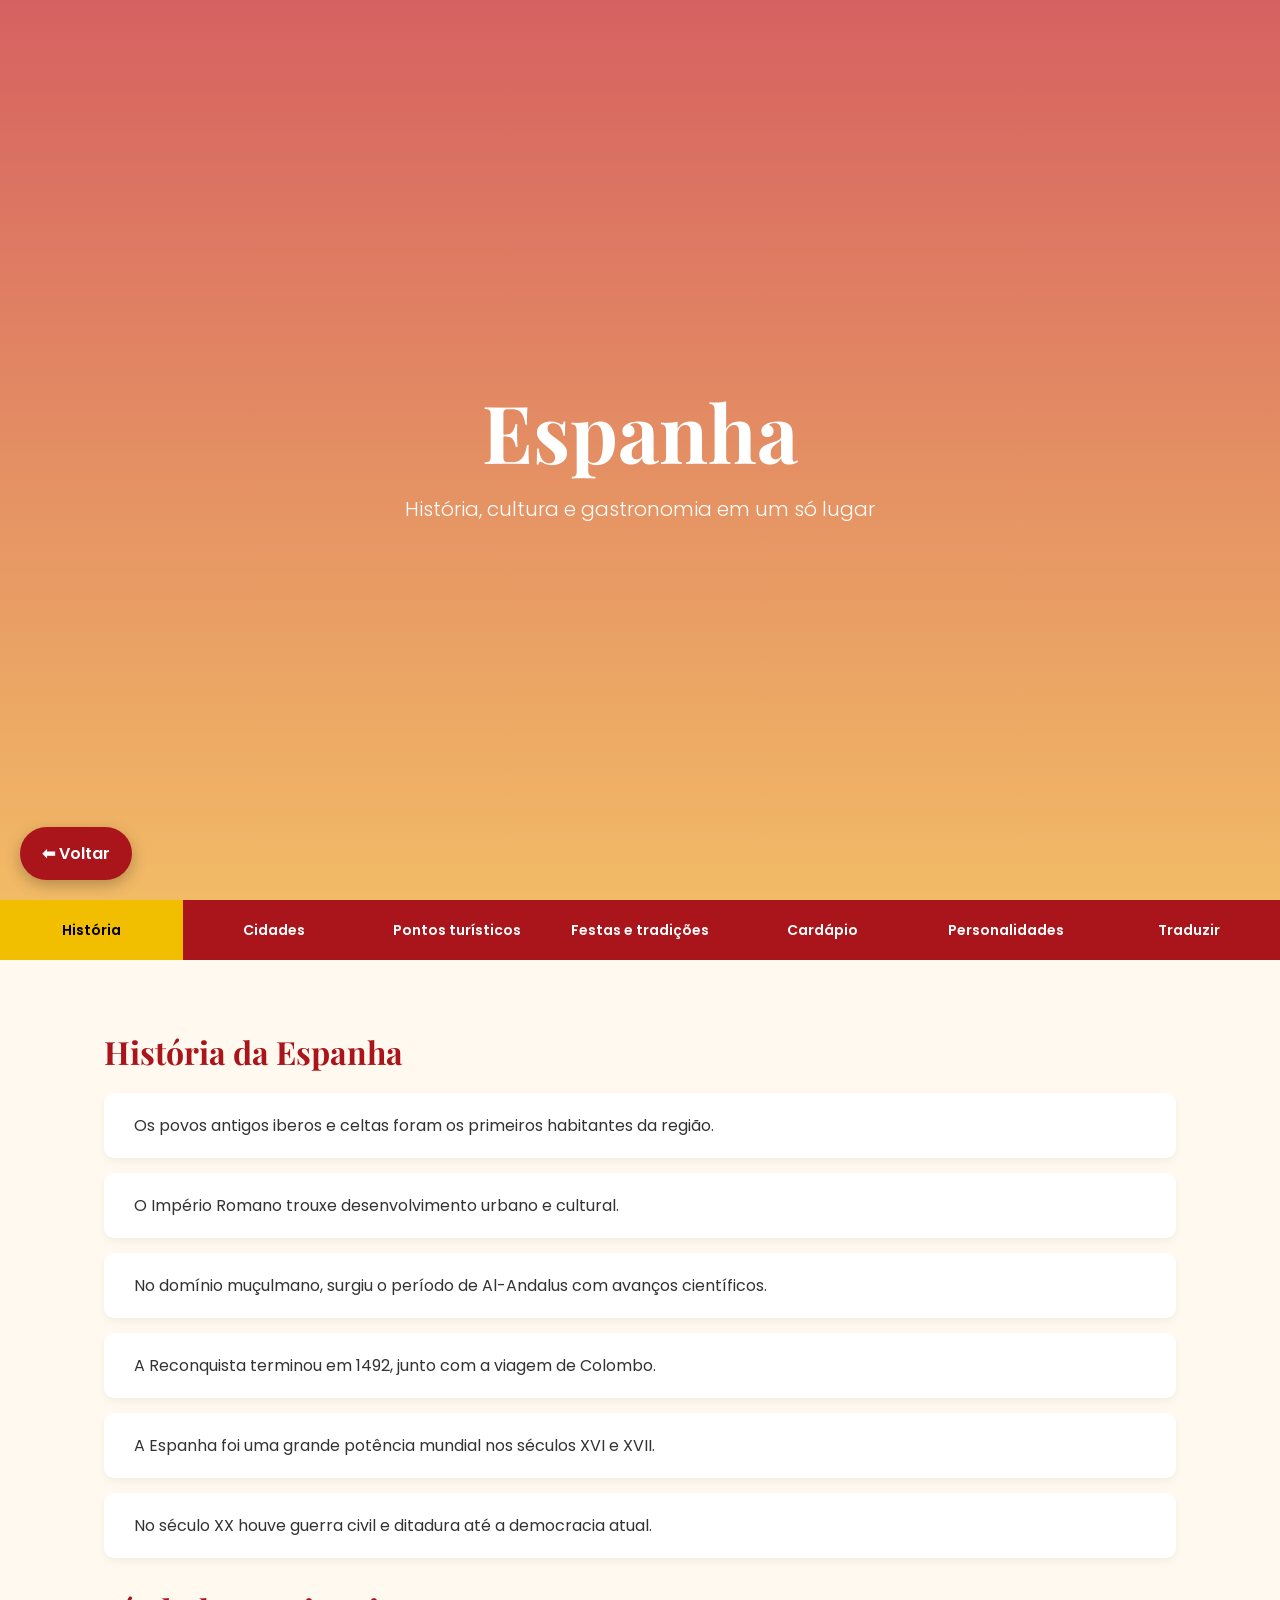
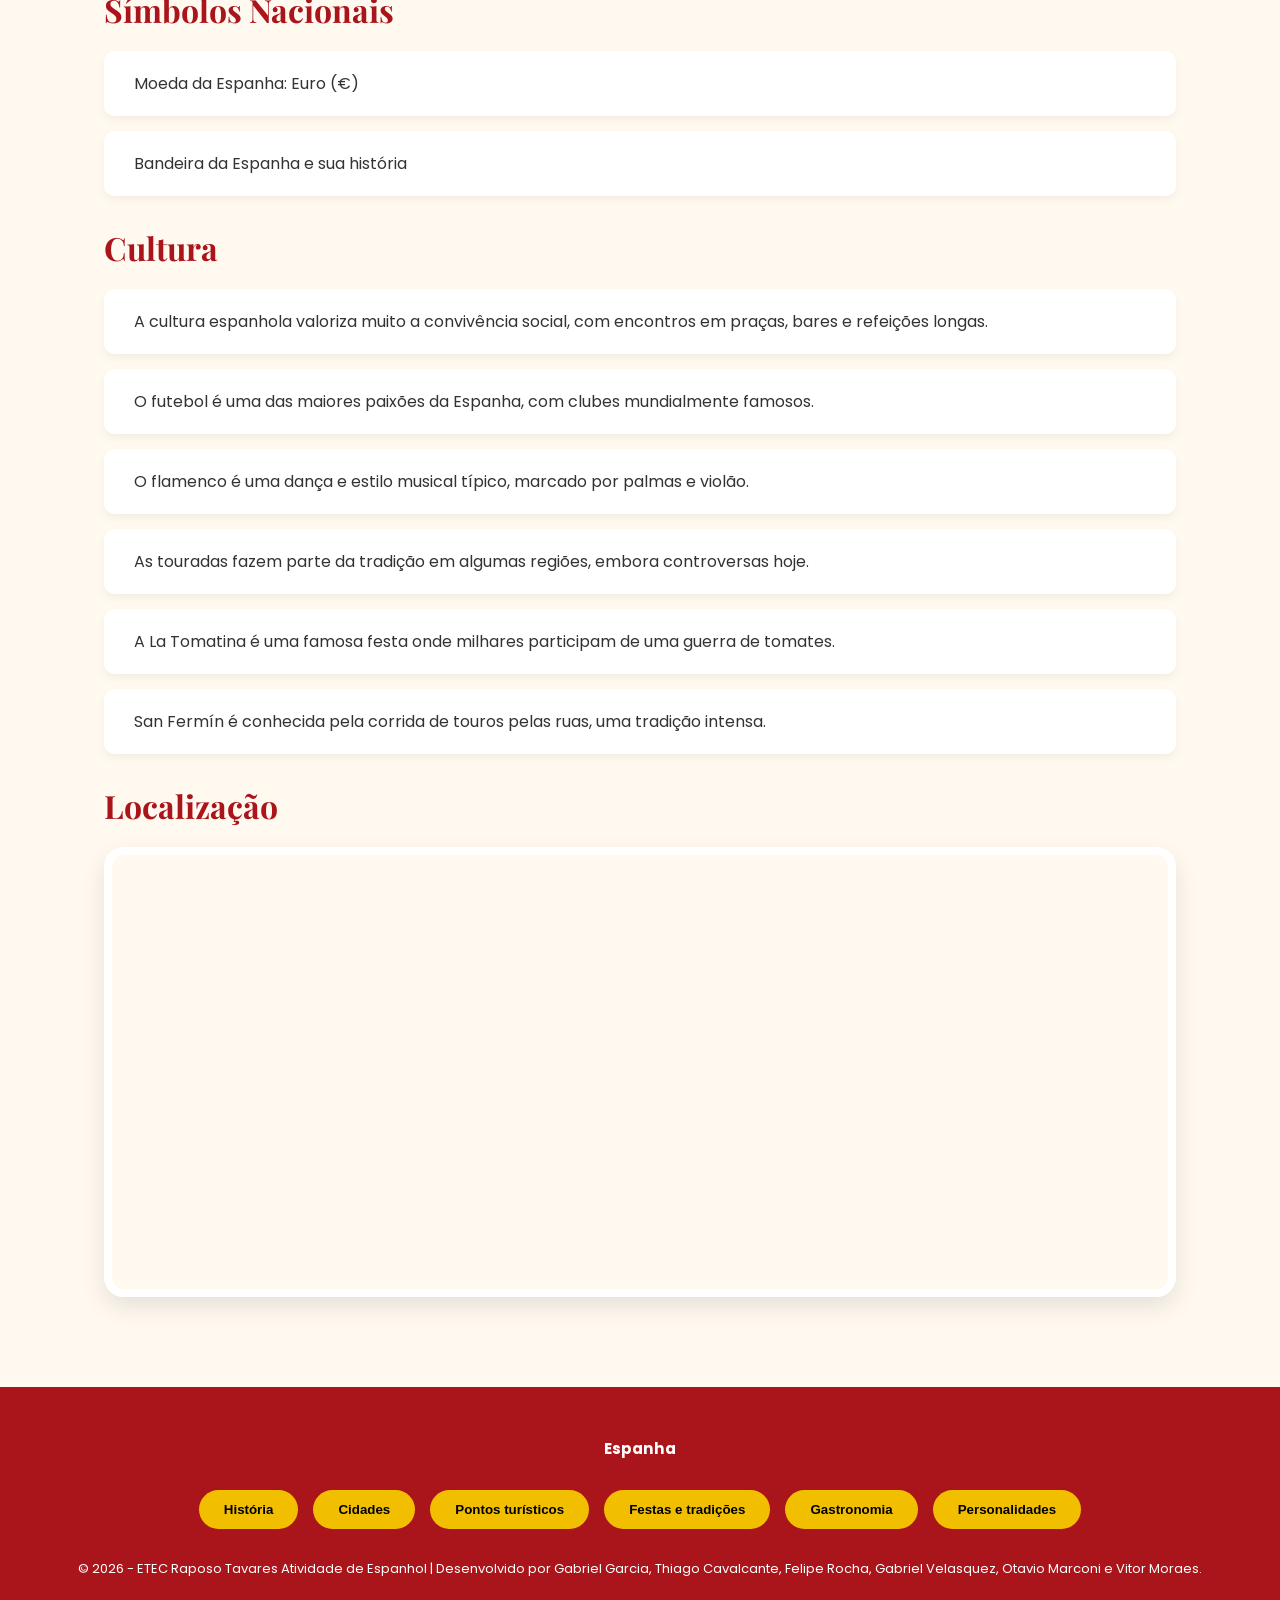
==== commit b21417fe: "Add files via upload" ====
--- a/index.html
+++ b/index.html
@@ -3,28 +3,1216 @@
   <head>
     <meta charset="UTF-8" />
     <meta name="viewport" content="width=device-width, initial-scale=1.0" />
-    <title>Home</title>
-    <link rel="icon" type="image/png" href="icon.png" />
+    <title>Espanha</title>
+    <link
+      rel="icon"
+      type="image/png"
+      href="https://cdn-icons-png.flaticon.com/512/8603/8603600.png"
+    />
     <link
       href="https://fonts.googleapis.com/css2?family=Playfair+Display:ital,wght@0,700;1,700&family=Poppins:wght@300;400;600&display=swap"
       rel="stylesheet"
     />
-    <link rel="stylesheet" href="indexstyle.css" />
-    <script src="indexscript.js" defer></script>
+    <link rel="stylesheet" href="espanhastyle.css" />
   </head>
   <body>
-    <div class="split-side espanha">
-      <img src="Espanha/Images/espanha.jpg" class="flag-left" alt="Espanha" />
-      <a href="Espanha/espanha.html" class="btn btn1">Espanha</a>
+    <div id="capa-hero">
+      <h1>Espanha</h1>
+      <p>História, cultura e gastronomia em um só lugar</p>
     </div>
 
-    <div class="split-side cuba">
-      <img
-        src="http://s1.bwallpapers.com/wallpapers/2014/05/29/cuba-flag_121249202.png"
-        class="flag-right"
-        alt="Cuba"
-      />
-      <a href="Cuba/cuba.html" class="btn btn2">Cuba</a>
+    <script src="espanhascript.js"></script>
+
+    <a href="../index.html" class="btn-voltar"> ⬅ Voltar </a>
+
+    <nav id="navbar">
+      <button
+        type="button"
+        onclick="changeTab('historia')"
+        id="btn-historia"
+        class="active"
+      >
+        História
+      </button>
+      <button type="button" onclick="changeTab('cidades')" id="btn-cidades">
+        Cidades
+      </button>
+      <button
+        type="button"
+        onclick="changeTab('turisticos')"
+        id="btn-turisticos"
+      >
+        Pontos turísticos
+      </button>
+      <button type="button" onclick="changeTab('festas')" id="btn-festas">
+        Festas e tradições
+      </button>
+      <button type="button" onclick="changeTab('cardapio')" id="btn-cardapio">
+        Cardápio
+      </button>
+      <button
+        type="button"
+        onclick="changeTab('personalidades')"
+        id="btn-personalidades"
+      >
+        Personalidades
+      </button>
+      <button type="button" onclick="traduzirSite()" id="btn-traduzir">
+        Traduzir
+      </button>
+    </nav>
+
+    <section id="historia" class="active">
+      <h2>História da Espanha</h2>
+      <div
+        class="card-texto"
+        onclick="
+          openModal(
+            'Iberos e Celtas',
+            'Os primeiros habitantes da península deixaram um legado de arte e fortificações.',
+            'povosantigos.jfif',
+          )
+        "
+      >
+        Os povos antigos iberos e celtas foram os primeiros habitantes da
+        região.
+      </div>
+      <div
+        class="card-texto"
+        onclick="
+          openModal(
+            'Império Romano',
+            'Os romanos construíram aquedutos e estradas que ainda podem ser vistos hoje.',
+            'imperioromano.jfif',
+          )
+        "
+      >
+        O Império Romano trouxe desenvolvimento urbano e cultural.
+      </div>
+      <div
+        class="card-texto"
+        onclick="
+          openModal(
+            'Al-Andalus',
+            'A invasão violenta tomou avanços na ciência e na arquitetura criados pelos povos nativos.',
+            'alandalus.jpg',
+          )
+        "
+      >
+        No domínio muçulmano, surgiu o período de Al-Andalus com avanços
+        científicos.
+      </div>
+      <div
+        class="card-texto"
+        onclick="
+          openModal(
+            'A Reconquista',
+            'Em 1492, a unificação da Espanha e a descoberta da América mudaram o mundo.',
+            'unificacaoespanha.jpg',
+          )
+        "
+      >
+        A Reconquista terminou em 1492, junto com a viagem de Colombo.
+      </div>
+      <div
+        class="card-texto"
+        onclick="
+          openModal(
+            'Potência Mundial',
+            'Durante séculos, a Espanha foi um dos maiores impérios da história.',
+            'imperioespanhol.jpg',
+          )
+        "
+      >
+        A Espanha foi uma grande potência mundial nos séculos XVI e XVII.
+      </div>
+      <div
+        class="card-texto"
+        onclick="
+          openModal(
+            'Democracia',
+            'Após tempos de guerra, a Espanha é hoje uma democracia moderna e vibrante.',
+            'ditaduraespanhola.jpg',
+          )
+        "
+      >
+        No século XX houve guerra civil e ditadura até a democracia atual.
+      </div>
+      <h2>Símbolos Nacionais</h2>
+
+      <div
+        class="card-texto"
+        onclick="
+          openModal(
+            'Euro (€) - Moeda da Espanha',
+            'O Euro foi adotado pela Espanha em 2002, substituindo a peseta, o que fortaleceu sua integração econômica com a União Europeia, facilitando comércio, viagens e trazendo mais estabilidade ao país.',
+            'euro.jpeg',
+          )
+        "
+      >
+        Moeda da Espanha: Euro (€)
+      </div>
+
+      <div
+        class="card-texto"
+        onclick="
+          openModal(
+            'Bandeira da Espanha',
+            'A bandeira da Espanha, criada em 1785 no reinado de Carlos III, tem cores escolhidas para facilitar a identificação no mar. Seu brasão representa a união de antigos reinos e simboliza a história, a unidade e a identidade do país.',
+            'espanha.jpg',
+          )
+        "
+      >
+        Bandeira da Espanha e sua história
+      </div>
+
+      <h2>Cultura</h2>
+      <div
+        class="card-texto"
+        onclick="
+          openModal(
+            'Convivência',
+            'Os espanhóis amam a vida social e as longas conversas após as refeições.',
+            'convivenciasocial.jpg',
+          )
+        "
+      >
+        A cultura espanhola valoriza muito a convivência social, com encontros
+        em praças, bares e refeições longas.
+      </div>
+      <div
+        class="card-texto"
+        onclick="
+          openModal(
+            'Futebol',
+            'Real Madrid e Barcelona são símbolos globais da paixão espanhola.',
+            'futebol.jpg',
+          )
+        "
+      >
+        O futebol é uma das maiores paixões da Espanha, com clubes mundialmente
+        famosos.
+      </div>
+      <div
+        class="card-texto"
+        onclick="
+          openModal(
+            'Flamenco',
+            'Uma arte declarada Patrimônio da Humanidade, cheia de emoção.',
+            'flamenco.jpg',
+          )
+        "
+      >
+        O flamenco é uma dança e estilo musical típico, marcado por palmas e
+        violão.
+      </div>
+      <div
+        class="card-texto"
+        onclick="
+          openModal(
+            'Touradas',
+            'Uma tradição secular que ainda resiste em diversas arenas do país.',
+            'touradas.jpg',
+          )
+        "
+      >
+        As touradas fazem parte da tradição em algumas regiões, embora
+        controversas hoje.
+      </div>
+      <div
+        class="card-texto"
+        onclick="
+          openModal(
+            'La Tomatina',
+            'A maior guerra de comida do mundo acontece anualmente em Buñol.',
+            'latomatina.jpg',
+          )
+        "
+      >
+        A La Tomatina é uma famosa festa onde milhares participam de uma guerra
+        de tomates.
+      </div>
+      <div
+        class="card-texto"
+        onclick="
+          openModal(
+            'San Fermín',
+            'A adrenalina de correr com touros pelas ruas de Pamplona.',
+            'tourosempamplona.jpg',
+          )
+        "
+      >
+        San Fermín é conhecida pela corrida de touros pelas ruas, uma tradição
+        intensa.
+      </div>
+
+      <h2>Localização</h2>
+      <div class="mapa-container">
+        <iframe
+          src="https://www.google.com/maps/embed?pb=!1m14!1m12!1m3!1d2500000!2d-3.70379!3d40.416775!2m3!1f0!2f0!3f0!3m2!1i1024!2i768!4f13.1!5e0!3m2!1sen!2sbr"
+          width="100%"
+          height="100%"
+          style="border: 0"
+          allowfullscreen=""
+          loading="lazy"
+        ></iframe>
+      </div>
+    </section>
+
+    <section id="cidades">
+      <h2>Cidades Principais</h2>
+      <div class="grid-cidades">
+        <div
+          class="card-cidade"
+          onclick="
+            openModal(
+              'Barcelona',
+              'A cidade da arquitetura modernista e praias.',
+              'barcelona.jpg',
+            )
+          "
+        >
+          <div class="img-box"><img src="Images/barcelona.jpg" /></div>
+          <div class="info-bar">Barcelona</div>
+        </div>
+        <div
+          class="card-cidade"
+          onclick="
+            openModal(
+              'Madrid',
+              'A capital real, cheia de arte e história.',
+              'madrid.jpg',
+            )
+          "
+        >
+          <div class="img-box"><img src="Images/madrid.jpg" /></div>
+          <div class="info-bar">Madrid</div>
+        </div>
+        <div
+          class="card-cidade"
+          onclick="
+            openModal(
+              'Valência',
+              'A cidade das artes, das ciências e da paella.',
+              'valencia.jpg',
+            )
+          "
+        >
+          <div class="img-box"><img src="Images/valencia.jpg" /></div>
+          <div class="info-bar">Valência</div>
+        </div>
+        <div
+          class="card-cidade"
+          onclick="
+            openModal(
+              'Ilhas Baleares',
+              'Ibiza e Mallorca: o paraíso do Mediterrâneo.',
+              'ibiza.jpg',
+            )
+          "
+        >
+          <div class="img-box"><img src="Images/ibiza.jpg" /></div>
+          <div class="info-bar">Ilhas Baleares</div>
+        </div>
+        <div
+          class="card-cidade"
+          onclick="
+            openModal(
+              'Ilhas Canárias',
+              'Belezas vulcânicas em pleno oceano.',
+              'ilhascanarias.jpg',
+            )
+          "
+        >
+          <div class="img-box"><img src="Images/ilhascanarias.jpg" /></div>
+          <div class="info-bar">Ilhas Canárias</div>
+        </div>
+        <div
+          class="card-cidade"
+          onclick="
+            openModal(
+              'Toledo',
+              'A cidade medieval das três culturas.',
+              'toledo.jpg',
+            )
+          "
+        >
+          <div class="img-box"><img src="Images/toledo.jpg" /></div>
+          <div class="info-bar">Toledo</div>
+        </div>
+      </div>
+    </section>
+
+    <section id="turisticos">
+      <h2>Pontos Turísticos</h2>
+
+      <h2>Barcelona</h2>
+      <div class="grid-cidades">
+        <div
+          class="card-cidade"
+          onclick="
+            openModal(
+              'Sagrada Família',
+              'Basílica icônica projetada por Gaudí.',
+              'sagradafamilia.jpg',
+            )
+          "
+        >
+          <div class="img-box"><img src="Images/sagradafamilia.jpg" /></div>
+          <div class="info-bar">Sagrada Família</div>
+        </div>
+
+        <div
+          class="card-cidade"
+          onclick="
+            openModal(
+              'Parque Güell',
+              'Parque com mosaicos coloridos e arquitetura única.',
+              'parqueguell.jpg',
+            )
+          "
+        >
+          <div class="img-box"><img src="Images/parqueguell.jpg" /></div>
+          <div class="info-bar">Parque Güell</div>
+        </div>
+
+        <div
+          class="card-cidade"
+          onclick="
+            openModal(
+              'Las Ramblas',
+              'A avenida mais famosa da cidade.',
+              'lasramblas.jpg',
+            )
+          "
+        >
+          <div class="img-box"><img src="Images/lasramblas.jpg" /></div>
+          <div class="info-bar">Las Ramblas</div>
+        </div>
+
+        <div
+          class="card-cidade"
+          onclick="
+            openModal(
+              'Bairro Gótico',
+              'Centro histórico com ruas medievais.',
+              'bairrogotico.jpg',
+            )
+          "
+        >
+          <div class="img-box"><img src="Images/bairrogotico.jpg" /></div>
+          <div class="info-bar">Bairro Gótico</div>
+        </div>
+
+        <div
+          class="card-cidade"
+          onclick="
+            openModal('Casa Batlló', 'Obra famosa de Gaudí.', 'casabastllo.jpg')
+          "
+        >
+          <div class="img-box"><img src="Images/casabastllo.jpg" /></div>
+          <div class="info-bar">Casa Batlló</div>
+        </div>
+
+        <div
+          class="card-cidade"
+          onclick="
+            openModal(
+              'Catedral de Barcelona',
+              'Catedral gótica no centro da cidade.',
+              'catedralbarcelona.png',
+            )
+          "
+        >
+          <div class="img-box"><img src="Images/catedralbarcelona.png" /></div>
+          <div class="info-bar">Catedral de Barcelona</div>
+        </div>
+      </div>
+
+      <h2>Madrid</h2>
+      <div class="grid-cidades">
+        <div
+          class="card-cidade"
+          onclick="
+            openModal(
+              'Museu do Prado',
+              'Museu com obras clássicas importantes.',
+              'museudoprado.jpg',
+            )
+          "
+        >
+          <div class="img-box"><img src="Images/museudoprado.jpg" /></div>
+          <div class="info-bar">Museu do Prado</div>
+        </div>
+
+        <div
+          class="card-cidade"
+          onclick="
+            openModal(
+              'Palácio Real',
+              'Residência oficial da monarquia.',
+              'palacioreal.jpg',
+            )
+          "
+        >
+          <div class="img-box"><img src="Images/palacioreal.jpg" /></div>
+          <div class="info-bar">Palácio Real</div>
+        </div>
+
+        <div
+          class="card-cidade"
+          onclick="
+            openModal(
+              'Parque do Retiro',
+              'Parque urbano muito visitado.',
+              'parquedoretiro.jpg',
+            )
+          "
+        >
+          <div class="img-box"><img src="Images/parquedoretiro.jpg" /></div>
+          <div class="info-bar">Parque do Retiro</div>
+        </div>
+
+        <div
+          class="card-cidade"
+          onclick="
+            openModal(
+              'Plaza Mayor',
+              'Praça histórica de Madrid.',
+              'plazamayor.jpg',
+            )
+          "
+        >
+          <div class="img-box"><img src="Images/plazamayor.jpg" /></div>
+          <div class="info-bar">Plaza Mayor</div>
+        </div>
+
+        <div
+          class="card-cidade"
+          onclick="
+            openModal(
+              'Gran Vía',
+              'Avenida principal com lojas e teatros.',
+              'grandevia.jpg',
+            )
+          "
+        >
+          <div class="img-box"><img src="Images/grandevia.jpg" /></div>
+          <div class="info-bar">Gran Vía</div>
+        </div>
+
+        <div
+          class="card-cidade"
+          onclick="
+            openModal(
+              'Museu Reina Sofia',
+              'Museu de arte moderna.',
+              'museureinasofia.jpg',
+            )
+          "
+        >
+          <div class="img-box"><img src="Images/museureinasofia.jpg" /></div>
+          <div class="info-bar">Museu Reina Sofia</div>
+        </div>
+      </div>
+
+      <h2>Valência</h2>
+      <div class="grid-cidades">
+        <div
+          class="card-cidade"
+          onclick="
+            openModal(
+              'Cidade das Artes e Ciências',
+              'Complexo moderno e futurista.',
+              'cidadedasartes.jpg',
+            )
+          "
+        >
+          <div class="img-box"><img src="Images/cidadedasartes.jpg" /></div>
+          <div class="info-bar">Cidade das Artes e Ciências</div>
+        </div>
+
+        <div
+          class="card-cidade"
+          onclick="
+            openModal(
+              'Centro Histórico de Valência',
+              'Região antiga cheia de cultura.',
+              'centrohistoricovalencia.jpg',
+            )
+          "
+        >
+          <div class="img-box">
+            <img src="Images/centrohistoricovalencia.jpg" />
+          </div>
+          <div class="info-bar">Centro Histórico</div>
+        </div>
+
+        <div
+          class="card-cidade"
+          onclick="
+            openModal(
+              'Praia Malvarrosa',
+              'Praia urbana popular.',
+              'praiamalvarrosa.jpg',
+            )
+          "
+        >
+          <div class="img-box"><img src="Images/praiamalvarrosa.jpg" /></div>
+          <div class="info-bar">Praia Malvarrosa</div>
+        </div>
+      </div>
+
+      <h2>Ibiza (Ilhas Baleares)</h2>
+      <div class="grid-cidades">
+        <div
+          class="card-cidade"
+          onclick="
+            openModal(
+              'Dalt Vila',
+              'Centro histórico fortificado.',
+              'daltvila.jpg',
+            )
+          "
+        >
+          <div class="img-box"><img src="Images/daltvila.jpg" /></div>
+          <div class="info-bar">Dalt Vila</div>
+        </div>
+
+        <div
+          class="card-cidade"
+          onclick="
+            openModal(
+              'Playa d\'en Bossa',
+              'Praia famosa com festas.',
+              'playadenbossa.jpg',
+            )
+          "
+        >
+          <div class="img-box"><img src="Images/playadenbossa.jpg" /></div>
+          <div class="info-bar">Playa d\'en Bossa</div>
+        </div>
+
+        <div
+          class="card-cidade"
+          onclick="
+            openModal(
+              'Ushuaïa Ibiza',
+              'Clube mundialmente famoso.',
+              'ushuaia.jpg',
+            )
+          "
+        >
+          <div class="img-box"><img src="Images/ushuaia.jpg" /></div>
+          <div class="info-bar">Ushuaïa Ibiza</div>
+        </div>
+      </div>
+
+      <h2>Ilhas Canárias</h2>
+      <div class="grid-cidades">
+        <div
+          class="card-cidade"
+          onclick="
+            openModal(
+              'Monte Teide',
+              'Vulcão mais alto da Espanha.',
+              'monteteide.jpg',
+            )
+          "
+        >
+          <div class="img-box"><img src="Images/monteteide.jpg" /></div>
+          <div class="info-bar">Monte Teide</div>
+        </div>
+
+        <div
+          class="card-cidade"
+          onclick="
+            openModal(
+              'Dunas de Maspalomas',
+              'Dunas impressionantes.',
+              'dunasmaspalomas.jpg',
+            )
+          "
+        >
+          <div class="img-box"><img src="Images/dunasmaspalomas.jpg" /></div>
+          <div class="info-bar">Dunas de Maspalomas</div>
+        </div>
+
+        <div
+          class="card-cidade"
+          onclick="
+            openModal(
+              'Praias Vulcânicas',
+              'Praias de areia escura.',
+              'praiavulcanica.jpg',
+            )
+          "
+        >
+          <div class="img-box"><img src="Images/praiavulcanica.jpg" /></div>
+          <div class="info-bar">Praias Vulcânicas</div>
+        </div>
+      </div>
+
+      <h2>Toledo</h2>
+      <div class="grid-cidades">
+        <div
+          class="card-cidade"
+          onclick="
+            openModal(
+              'Catedral de Toledo',
+              'Catedral gótica histórica.',
+              'catedraldetoledo.jpg',
+            )
+          "
+        >
+          <div class="img-box"><img src="Images/catedraldetoledo.jpg" /></div>
+          <div class="info-bar">Catedral de Toledo</div>
+        </div>
+
+        <div
+          class="card-cidade"
+          onclick="
+            openModal(
+              'Alcázar de Toledo',
+              'Fortaleza com grande importância histórica.',
+              'alcazardetoledo.jpg',
+            )
+          "
+        >
+          <div class="img-box"><img src="Images/alcazardetoledo.jpg" /></div>
+          <div class="info-bar">Alcázar de Toledo</div>
+        </div>
+
+        <div
+          class="card-cidade"
+          onclick="
+            openModal(
+              'Centro Histórico de Toledo',
+              'Cidade medieval preservada.',
+              'centrohistoricotoledo.jpg',
+            )
+          "
+        >
+          <div class="img-box">
+            <img src="Images/centrohistoricotoledo.jpg" />
+          </div>
+          <div class="info-bar">Centro Histórico</div>
+        </div>
+      </div>
+    </section>
+
+    <section id="festas">
+      <h2>Festas e tradições</h2>
+
+      <h2>Barcelona</h2>
+      <div class="grid-cidades">
+        <div
+          class="card-cidade"
+          onclick="
+            openModal(
+              'La Mercè',
+              'Principal festa de Barcelona com shows, fogos e eventos culturais.',
+              'lamerce.jpg',
+            )
+          "
+        >
+          <div class="img-box"><img src="Images/lamerce.jpg" /></div>
+          <div class="info-bar">La Mercè</div>
+        </div>
+
+        <div
+          class="card-cidade"
+          onclick="
+            openModal(
+              'Sant Jordi',
+              'Dia em que livros e rosas são trocados como símbolo de amor e cultura.',
+              'santjordi.jpg',
+            )
+          "
+        >
+          <div class="img-box"><img src="Images/santjordi.jpg" /></div>
+          <div class="info-bar">Sant Jordi</div>
+        </div>
+
+        <div
+          class="card-cidade"
+          onclick="
+            openModal(
+              'Castellers',
+              'Tradição catalã de construção de torres humanas.',
+              'castellers.jpg',
+            )
+          "
+        >
+          <div class="img-box"><img src="Images/castellers.jpg" /></div>
+          <div class="info-bar">Castellers</div>
+        </div>
+      </div>
+
+      <h2>Madrid</h2>
+      <div class="grid-cidades">
+        <div
+          class="card-cidade"
+          onclick="
+            openModal(
+              'San Isidro',
+              'Festa em homenagem ao padroeiro de Madrid com música e comidas típicas.',
+              'sanisidro.jpg',
+            )
+          "
+        >
+          <div class="img-box"><img src="Images/sanisidro.jpg" /></div>
+          <div class="info-bar">San Isidro</div>
+        </div>
+      </div>
+
+      <h2>Valência</h2>
+      <div class="grid-cidades">
+        <div
+          class="card-cidade"
+          onclick="
+            openModal(
+              'Las Fallas',
+              'Famosa festa com esculturas gigantes que são queimadas.',
+              'lasfallas.jpg',
+            )
+          "
+        >
+          <div class="img-box"><img src="Images/lasfallas.jpg" /></div>
+          <div class="info-bar">Las Fallas</div>
+        </div>
+
+        <div
+          class="card-cidade"
+          onclick="
+            openModal(
+              'La Mascletà',
+              'Espetáculo diário de fogos com foco no som e na vibração.',
+              'lasmascleta.jpg',
+            )
+          "
+        >
+          <div class="img-box"><img src="Images/lasmascleta.jpg" /></div>
+          <div class="info-bar">La Mascletà</div>
+        </div>
+      </div>
+
+      <h2>Ibiza (Ilhas Baleares)</h2>
+      <div class="grid-cidades">
+        <div
+          class="card-cidade"
+          onclick="
+            openModal(
+              'Festivais de Música Eletrônica',
+              'Ibiza é mundialmente famosa por festas com DJs internacionais.',
+              'festivalushuaia.jpg',
+            )
+          "
+        >
+          <div class="img-box"><img src="Images/festivalushuaia.jpg" /></div>
+          <div class="info-bar">Festivais Eletrônicos</div>
+        </div>
+
+        <div
+          class="card-cidade"
+          onclick="
+            openModal(
+              'Festas Tradicionais',
+              'Procissões e celebrações locais com música e cultura típica.',
+              'festastradicionaisibiza.jpg',
+            )
+          "
+        >
+          <div class="img-box">
+            <img src="Images/festastradicionaisibiza.jpg" />
+          </div>
+          <div class="info-bar">Festas Tradicionais</div>
+        </div>
+      </div>
+
+      <h2>Ilhas Canárias</h2>
+      <div class="grid-cidades">
+        <div
+          class="card-cidade"
+          onclick="
+            openModal(
+              'Carnaval de Tenerife',
+              'Um dos maiores carnavais do mundo, com desfiles e fantasias.',
+              'carnavaldetenerife.jpg',
+            )
+          "
+        >
+          <div class="img-box"><img src="Images/carnavaldetenerife.jpg" /></div>
+          <div class="info-bar">Carnaval de Tenerife</div>
+        </div>
+
+        <div
+          class="card-cidade"
+          onclick="
+            openModal(
+              'Fiesta de La Rama',
+              'Festa tradicional com danças e ramos levados até o mar.',
+              'larama.jpg',
+            )
+          "
+        >
+          <div class="img-box"><img src="Images/larama.jpg" /></div>
+          <div class="info-bar">Fiesta de La Rama</div>
+        </div>
+      </div>
+
+      <h2>Toledo</h2>
+      <div class="grid-cidades">
+        <div
+          class="card-cidade"
+          onclick="
+            openModal(
+              'Semana Santa de Toledo',
+              'Procissões religiosas tradicionais pelas ruas históricas.',
+              'semanasantatoledo.jpg',
+            )
+          "
+        >
+          <div class="img-box"><img src="Images/semanasantatoledo.jpg" /></div>
+          <div class="info-bar">Semana Santa</div>
+        </div>
+
+        <div
+          class="card-cidade"
+          onclick="
+            openModal(
+              'Corpus Christi',
+              'Uma das celebrações religiosas mais importantes da cidade.',
+              'corpuschristitoledo.jpg',
+            )
+          "
+        >
+          <div class="img-box">
+            <img src="Images/corpuschristitoledo.jpg" />
+          </div>
+          <div class="info-bar">Corpus Christi</div>
+        </div>
+      </div>
+      <h2>Músicas</h2>
+      <div class="grid-cidades">
+        <div
+          class="card-cidade"
+          onclick="
+            openModal(
+              '•	Entre dos Aguas – Paco de Lucia',
+              'Entre dos Aguas é uma peça instrumental de flamenco que mistura técnica virtuosa de violão com influências de jazz e música latina.',
+              'entreaguas.mp4',
+            )
+          "
+        >
+          <div class="img-box"><img src="Images/entreaguas.jpg" /></div>
+          <div class="info-bar">Entre dos Aguas – Paco de Lucia</div>
+        </div>
+
+        <div
+          class="card-cidade"
+          onclick="
+            openModal(
+              'Volando Voy – Camarón de la Isla',
+              'Volando Voy é uma canção emblemática do flamenco, interpretada por Camarón de la Isla.',
+              'volando.mp4',
+            )
+          "
+        >
+          <div class="img-box"><img src="Images/volando.jpg" /></div>
+          <div class="info-bar">Volando Voy – Camarón de la Isla</div>
+        </div>
+      </div>
+    </section>
+
+    <section id="cardapio">
+      <h2>Gastronomia Completa</h2>
+      <div
+        class="card-texto"
+        onclick="
+          openModal(
+            'Paella',
+            'O prato de arroz mais famoso da Espanha.',
+            'paella.jpg',
+          )
+        "
+      >
+        Paella
+      </div>
+      <div
+        class="card-texto"
+        onclick="
+          openModal(
+            'Tortilla Española',
+            'Clássica omelete de batata.',
+            'tortillarspanola.jpg',
+          )
+        "
+      >
+        Tortilla Española
+      </div>
+      <div
+        class="card-texto"
+        onclick="
+          openModal(
+            'Churros',
+            'Servidos com chocolate quente denso.',
+            'churros.jpg',
+          )
+        "
+      >
+        Churros
+      </div>
+      <div
+        class="card-texto"
+        onclick="
+          openModal(
+            'Jamón Ibérico',
+            'O presunto curado mais nobre do mundo.',
+            'jamomiberico.jfif',
+          )
+        "
+      >
+        Jamón Ibérico
+      </div>
+      <div
+        class="card-texto"
+        onclick="
+          openModal(
+            'Gazpacho',
+            'Sopa fria de tomate refrescante.',
+            'gazpacho.jfif',
+          )
+        "
+      >
+        Gazpacho
+      </div>
+      <div
+        class="card-texto"
+        onclick="
+          openModal(
+            'Croquetas',
+            'Bolinnhos cremosos irresistíveis.',
+            'croquetas.jfif',
+          )
+        "
+      >
+        Croquetas
+      </div>
+      <div
+        class="card-texto"
+        onclick="
+          openModal(
+            'Patatas Bravas',
+            'Batatas fritas com molho picante.',
+            'patatasbravas.jpg',
+          )
+        "
+      >
+        Patatas Bravas
+      </div>
+      <div
+        class="card-texto"
+        onclick="
+          openModal(
+            'Pulpo a la Gallega',
+            'Polvo cozido com páprica e azeite.',
+            'pulpoalagallega.jpg',
+          )
+        "
+      >
+        Pulpo a la Gallega
+      </div>
+      <div
+        class="card-texto"
+        onclick="
+          openModal(
+            'Fabada Asturiana',
+            'Ensopado rico de feijão branco.',
+            'fabadaasturiana.jpg',
+          )
+        "
+      >
+        Fabada Asturiana
+      </div>
+      <div
+        class="card-texto"
+        onclick="
+          openModal(
+            'Crema Catalana',
+            'Sobremesa com crosta de açúcar queimado.',
+            'cremacatalana.jpg',
+          )
+        "
+      >
+        Crema Catalana
+      </div>
+      <div
+        class="card-texto"
+        onclick="
+          openModal('Pisto', 'O ratatouille espanhol com legumes.', 'pisto.jpg')
+        "
+      >
+        Pisto
+      </div>
+      <div
+        class="card-texto"
+        onclick="
+          openModal(
+            'Empanadas',
+            'Massas recheadas assadas tradicionais.',
+            'empanadas.jpg',
+          )
+        "
+      >
+        Empanadas
+      </div>
+    </section>
+
+    <div id="meuModal" class="modal" onclick="closeModal()">
+  <span class="close-btn" onclick="closeModal()">×</span>
+  <div class="modal-card" onclick="event.stopPropagation()">
+    
+    <!-- Imagem (padrão) -->
+    <img id="imgModal" src="" />
+
+    <!-- Vídeo (aparece quando o card tem vídeo) -->
+    <video id="videoModal" controls style="display:none; width:100%; height:300px; object-fit:cover;">
+      <source id="videoSrcModal" src="" type="video/mp4" />
+    </video>
+
+    <div class="modal-info">
+      <h3 id="tituloModal"></h3>
+      <p id="descModal"></p>
     </div>
+  </div>
+</div>
+    <section id="personalidades">
+      <h2>Personalidades</h2>
+      <div class="grid-cidades">
+        <div
+          class="card-cidade"
+          onclick="
+            openModal(
+              'Salvador Dali',
+              ' Salvador Dalí foi um importante pintor e escritor espanhol do século XX, conhecido por suas obras surrealistas com imagens estranhas e inspiradas em sonhos. Era excêntrico e teatral, com estilo chamativo dizia que suas pinturas eram fotografias de sonhos e se inspirava em Diego Velázquez.',
+              'salvadordali.webp',
+            )
+          "
+        >
+          <div class="img-box"><img src="Images/salvadordali.webp" /></div>
+          <div class="info-bar">Salvador Dali</div>
+        </div>
+        <div
+          class="card-cidade"
+          onclick="
+            openModal(
+              'Fernando Alonso',
+              'Fernando Alonso é um piloto espanhol bicampeão mundial de Fórmula 1 (2005 e 2006), conhecido como El Nano. Destaca-se pela alta velocidade, inteligência tática, pilotagem precisa e grande determinação para vencer.',
+              'fernandoalonso.jpg',
+            )
+          "
+        >
+          <div class="img-box"><img src="Images/fernandoalonso.jpg" /></div>
+          <div class="info-bar">Fernando Alonso</div>
+        </div>
+        <div
+          class="card-cidade"
+          onclick="
+            openModal(
+              'Penélope Cruz',
+              'Rafael Nadal é um tenista espanhol nascido em Manacor (Mallorca) em 3 de junho de 1986, considerado um dos maiores da história do esporte.',
+              'penelopecurz.webp',
+            )
+          "
+        >
+          <div class="img-box"><img src="Images/penelopecurz.webp" /></div>
+          <div class="info-bar">Penélope Cruz</div>
+        </div>
+        <br />
+      </div>
+      <div class="grid-cidades">
+        <div
+          class="card-cidade"
+          onclick="
+            openModal(
+              'Rafael Nadal',
+              'Rafael Nadal é um tenista espanhol nascido em Manacor (Mallorca) em 1986 e amplamente reconhecido como um dos maiores da história do esporte.',
+              'rafaelnadal.jpg',
+            )
+          "
+        >
+          <div class="img-box"><img src="Images/rafaelnadal.jpg" /></div>
+          <div class="info-bar">Rafael Nadal</div>
+        </div>
+        <div
+          class="card-cidade"
+          onclick="
+            openModal(
+              'Antonio Banderas',
+              'Antonio Banderas é um ator, diretor e produtor espanhol nascido em Málaga em 1960, com carreira também em música, dança e dublagem. É amplamente reconhecido como um dos atores espanhóis mais famosos do cinema mundial.',
+              'antoniobanderas.jpg',
+            )
+          "
+        >
+          <div class="img-box"><img src="Images/antoniobanderas.jpg" /></div>
+          <div class="info-bar">Antonio Banderas</div>
+        </div>
+      </div>
+      <h2>Filósofos e Sociólogos</h2>
+      <div class="grid-cidades">
+        <div
+          class="card-cidade"
+          onclick="
+            openModal(
+              'José Ortega y Gasset',
+              'José Ortega y Gasset foi um filósofo, ensaísta e jornalista espanhol do século XX, nascido em Madrid em 1883. Sua obra combinou filosofia e atuação no jornalismo, com forte influência do neokantismo e foco na realidade social e política da Espanha.',
+              'joseortegaygasset.jpg',
+            )
+          "
+        >
+          <div class="img-box"><img src="Images/joseortegaygasset.jpg" /></div>
+          <div class="info-bar">José Ortega y Gasset</div>
+        </div>
+        <div
+          class="card-cidade"
+          onclick="
+            openModal(
+              'Manuel Castells',
+              'Manuel Castells é um sociólogo e historiador espanhol, nascido em 1942. É conhecido por sua análise da sociedade da informação e da globalização.',
+              'manuelcastells.jpg',
+            )
+          "
+        >
+          <div class="img-box"><img src="Images/manuelcastells.jpg" /></div>
+          <div class="info-bar">Manuel Castells</div>
+        </div>
+      </div>
+    </section>
+
+    <footer>
+      <h3>Espanha</h3>
+      <div class="footer-btns">
+        <button type="button" onclick="changeTab('historia')">História</button>
+        <button type="button" onclick="changeTab('cidades')">Cidades</button>
+        <button type="button" onclick="changeTab('turisticos')">
+          Pontos turísticos
+        </button>
+        <button type="button" onclick="changeTab('festas')">
+          Festas e tradições
+        </button>
+        <button type="button" onclick="changeTab('cardapio')">
+          Gastronomia
+        </button>
+        <button type="button" onclick="changeTab('personalidades')">
+          Personalidades
+        </button>
+      </div>
+      <p>
+        © 2026 - ETEC Raposo Tavares Atividade de Espanhol | Desenvolvido por
+        Gabriel Garcia, Thiago Cavalcante, Felipe Rocha, Gabriel Velasquez,
+        Otavio Marconi e Vitor Moraes.
+      </p>
+    </footer>
   </body>
 </html>
--- a/espanhastyle.css
+++ b/espanhastyle.css
@@ -0,0 +1,387 @@
+:root {
+  --vermelho: #aa151b;
+  --amarelo: #f1bf00;
+  --fundo-creme: #fff9f0;
+}
+
+* {
+  margin: 0;
+  padding: 0;
+  box-sizing: border-box;
+}
+
+body {
+  font-family: "Poppins", sans-serif;
+  background-color: var(--fundo-creme);
+  color: #333;
+  overflow-x: hidden;
+}
+
+/* CAPA - HERO (Apenas em História) */
+#capa-hero {
+  position: relative;
+  height: 100vh;
+  background: linear-gradient(180deg, #d66161 0%, #f2bb66 100%);
+  display: flex;
+  flex-direction: column;
+  justify-content: center;
+  align-items: center;
+  text-align: center;
+  color: white;
+  padding: 20px;
+}
+
+.btn-voltar {
+  position: fixed;
+  bottom: 20px;
+  left: 20px;
+  background: var(--vermelho);
+  color: white;
+  padding: 14px 22px;
+  border-radius: 50px;
+  text-decoration: none;
+  font-weight: 600;
+  font-size: 16px;
+  box-shadow: 0 5px 15px rgba(0, 0, 0, 0.25);
+  transition: background 0.3s ease, transform 0.3s ease, box-shadow 0.3s ease;
+  z-index: 9999;
+  opacity: 1;  
+}
+
+.btn-voltar:hover {
+  background: var(--amarelo);
+  transform: translateY(-3px) scale(1.05);
+  opacity: 1;
+  box-shadow: 0 8px 20px rgba(0, 0, 0, 0.3);
+}
+
+#capa-hero h1 {
+  font-family: "Playfair Display", serif;
+  font-size: clamp(50px, 10vw, 80px);
+  font-weight: 700;
+}
+
+#capa-hero p {
+  font-size: clamp(16px, 4vw, 20px);
+  font-weight: 300;
+  margin-top: 10px;
+}
+
+/* NAVEGAÇÃO */
+nav {
+  display: flex;
+  flex-wrap: nowrap;
+  background-color: var(--vermelho);
+  position: sticky;
+  top: 0;
+  z-index: 100;
+  min-height: 60px;
+  width: 100%;
+}
+
+nav button {
+  flex: 1;
+  min-width: 0;
+  border: none;
+  background-color: var(--vermelho);
+  color: white;
+  font-family: "Poppins", sans-serif;
+  font-weight: 600;
+  padding: 15px 5px;
+  cursor: pointer;
+  transition: 0.3s;
+  font-size: 14px;
+  line-height: 1.2;
+  text-align: center;
+  overflow-wrap: break-word;
+}
+
+nav button.active {
+  background-color: var(--amarelo);
+  color: black;
+}
+
+/* SEÇÕES */
+section {
+  padding: 40px 5%;
+  display: none;
+  max-width: 1200px;
+  margin: auto;
+}
+
+section.active {
+  display: block;
+  animation: fadeIn 0.4s ease;
+}
+
+@keyframes fadeIn {
+  from {
+    opacity: 0;
+  }
+  to {
+    opacity: 1;
+  }
+}
+
+h2 {
+  font-family: "Playfair Display", serif;
+  color: var(--vermelho);
+  font-size: 32px;
+  margin: 30px 0 20px 0;
+}
+
+/* CARDS DE TEXTO COM EFEITO DE BORDA AMARELA */
+.card-texto {
+  background: white;
+  padding: 20px 30px;
+  border-radius: 10px;
+  margin-bottom: 15px;
+  box-shadow: 0 4px 10px rgba(0, 0, 0, 0.05);
+  cursor: pointer;
+  transition: all 0.3s ease;
+  border-left: 0px solid transparent;
+}
+
+.card-texto:hover,
+.card-texto:active {
+  border-left: 10px solid var(--amarelo);
+  transform: translateX(10px);
+  box-shadow: 0 6px 15px rgba(0, 0, 0, 0.1);
+}
+
+/* GRID CIDADES */
+.grid-cidades {
+  display: grid;
+  grid-template-columns: repeat(auto-fit, minmax(300px, 1fr));
+  gap: 25px;
+}
+
+.card-cidade {
+  background: white;
+  border-radius: 20px;
+  overflow: hidden;
+  box-shadow: 0 4px 15px rgba(0, 0, 0, 0.08);
+  cursor: pointer;
+  transition: 0.3s;
+}
+
+.card-cidade:hover {
+  transform: translateY(-5px);
+}
+
+.card-cidade .img-box {
+  width: 100%;
+  height: 220px;
+  background-color: #eee;
+}
+
+.card-cidade img {
+  width: 100%;
+  height: 100%;
+  object-fit: cover;
+}
+
+.card-cidade .info-bar {
+  padding: 20px;
+  font-weight: 600;
+  font-size: 18px;
+  text-align: center;
+}
+
+/* MAPA */
+.mapa-container {
+  width: 100%;
+  height: 450px;
+  border-radius: 20px;
+  overflow: hidden;
+  border: 8px solid white;
+  box-shadow: 0 10px 25px rgba(0, 0, 0, 0.1);
+  margin-top: 20px;
+}
+
+/* MODAL */
+.modal {
+  display: none;
+  position: fixed;
+  top: 0;
+  left: 0;
+  width: 100%;
+  height: 100%;
+  background: rgba(0, 0, 0, 0.85);
+  z-index: 1000;
+  justify-content: center;
+  align-items: center;
+  padding: 20px;
+}
+
+.modal-card {
+  background: white;
+  width: 100%;
+  max-width: 600px;
+  border-radius: 25px;
+  overflow: hidden;
+  position: relative;
+  animation: zoom 0.3s ease;
+}
+
+@keyframes zoom {
+  from {
+    transform: scale(0.8);
+    opacity: 0;
+  }
+  to {
+    transform: scale(1);
+    opacity: 1;
+  }
+}
+
+.modal-card img {
+  width: 100%;
+  height: 300px;
+  object-fit: cover;
+}
+
+.modal-info {
+  padding: 30px;
+  text-align: center;
+}
+
+.modal-info h3 {
+  font-size: 26px;
+  color: var(--vermelho);
+  margin-bottom: 10px;
+}
+
+.close-btn {
+  position: absolute;
+  top: 15px;
+  right: 20px;
+  font-size: 35px;
+  color: white;
+  cursor: pointer;
+  text-shadow: 0 0 10px #000;
+  z-index: 10;
+}
+
+/* RODAPÉ */
+footer {
+  background: var(--vermelho);
+  color: white;
+  text-align: center;
+  padding: 50px 20px;
+  margin-top: 50px;
+  font-size: small;
+}
+
+.footer-btns {
+  display: flex;
+  justify-content: center;
+  gap: 15px;
+  flex-wrap: wrap;
+  margin: 30px 0;
+}
+
+.footer-btns button {
+  background: var(--amarelo);
+  border: none;
+  padding: 12px 25px;
+  border-radius: 30px;
+  font-weight: bold;
+  cursor: pointer;
+}
+
+/* RESPONSIVO */
+@media (max-width: 768px) {
+  nav {
+    min-height: 45px;
+  }
+
+  nav button {
+    font-size: 10px;
+    padding: 8px 2px;
+    min-height: 45px;
+    line-height: 1.1;
+  }
+
+  section {
+    padding: 30px 4%;
+  }
+
+  h2 {
+    font-size: 28px;
+  }
+
+  .grid-cidades {
+    grid-template-columns: 1fr;
+  }
+
+  .mapa-container {
+    height: 320px;
+  }
+}
+
+@media (max-width: 480px) {
+  nav {
+    min-height: 42px;
+  }
+
+  nav button {
+    font-size: 8.5px;
+    padding: 7px 1px;
+    min-height: 42px;
+    line-height: 1.05;
+    letter-spacing: 0;
+  }
+
+  .card-texto {
+    padding: 18px 20px;
+  }
+
+  .card-texto:hover,
+  .card-texto:active {
+    transform: none;
+  }
+
+  .modal-card img {
+    height: 220px;
+  }
+
+  .modal-info {
+    padding: 22px;
+  }
+
+  /* BOTÃO VOLTAR FIXO */
+  .btn-voltar {
+    position: fixed;
+    bottom: 20px;
+    left: 20px;
+
+    background: var(--vermelho);
+    color: white;
+
+    padding: 14px 22px;
+    border-radius: 50px;
+
+    text-decoration: none;
+    font-weight: 600;
+    font-size: 16px;
+
+    box-shadow: 0 5px 15px rgba(0, 0, 0, 0.25);
+
+    transition: 0.3s ease;
+    z-index: 999;
+  }
+
+  .btn-voltar:hover {
+    background: var(--amarelo);
+    transform: translateY(-3px) scale(1.05);
+  }
+
+  .footer-btns {
+    flex-direction: column;
+  }
+
+  .footer-btns button {
+    width: 100%;
+  }
+}
